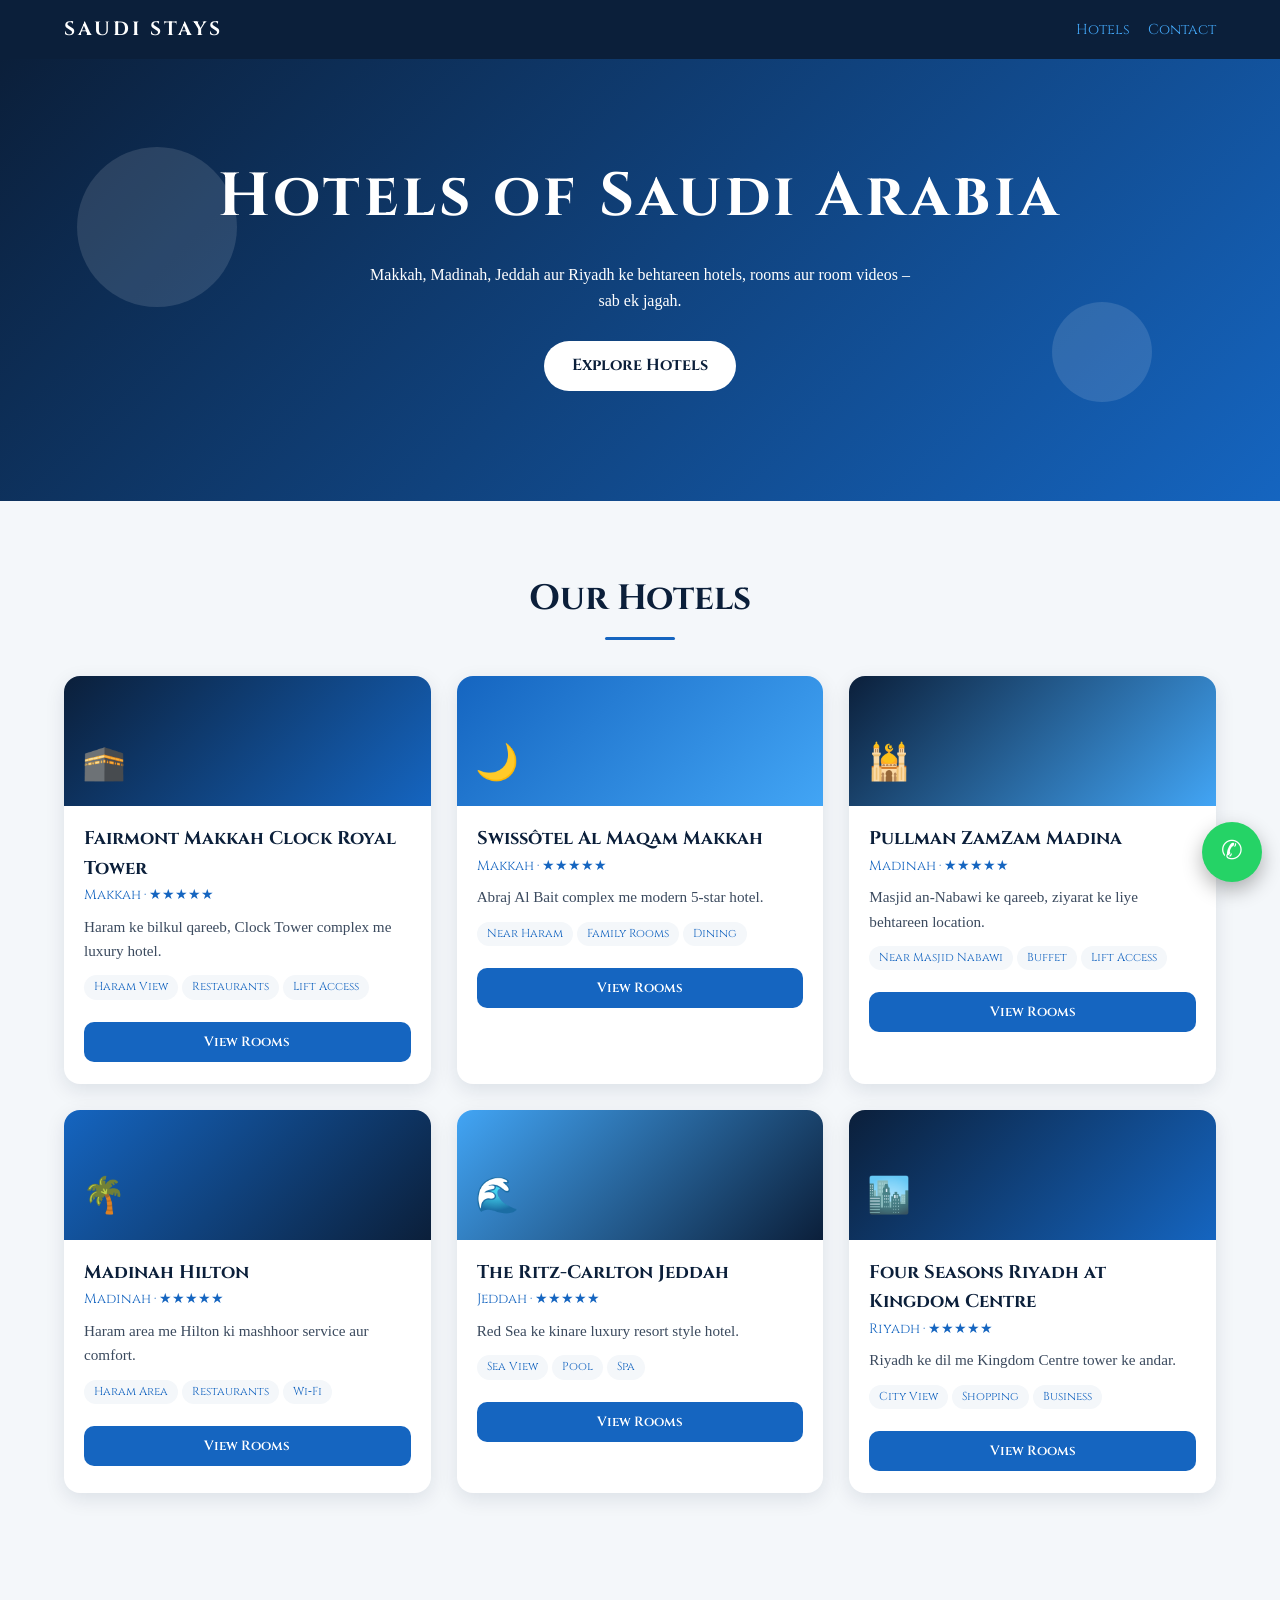
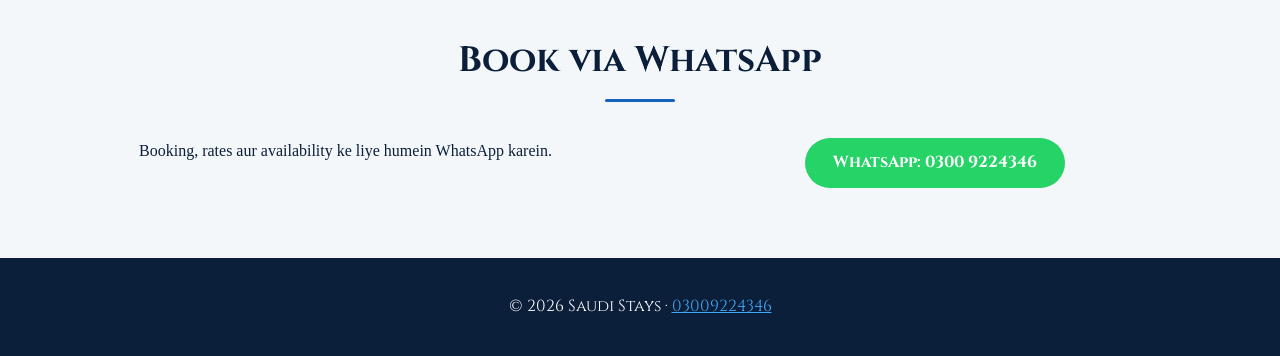
==== index.html @ 5dee255f "first" ====
<!DOCTYPE html>
<html lang="en">
<head>
<meta charset="UTF-8">
<meta name="viewport" content="width=device-width, initial-scale=1, viewport-fit=cover">
<link rel="stylesheet" href="css/hotel-style.css">
<link href="https://fonts.googleapis.com/css2?family=Cinzel:wght@400;600;700&display=swap" rel="stylesheet">
<title>Saudi Stays – Hotels in Saudi Arabia</title>
<style>
    :root{--navy:#0B1F3A;--ocean:#1565C0;--sky:#42A5F5;--white:#FFFFFF;--gray:#F4F7FA;--text:#0B1F3A;--card:#FFFFFF;box-sizing:border-box;padding-top:env(safe-area-inset-top,0px);padding-bottom:env(safe-area-inset-bottom,0px)}
    *{box-sizing:border-box;margin:0}
   
    </style>
    </head>
    <body>
    <header><b>SAUDI STAYS</b><nav><a href="#hotels">Hotels</a><a href="#contact">Contact</a></nav></header>
    
    <div class="hero">
      <div class="orb o1"></div><div class="orb o2"></div>
      <h1>Hotels of Saudi Arabia</h1>
      <p>Makkah, Madinah, Jeddah aur Riyadh ke behtareen hotels, rooms aur room videos – sab ek jagah.</p>
      <a class="btn" href="#hotels">Explore Hotels</a>
    </div>
    
    <section id="hotels">
      <h2>Our Hotels</h2>
      <div class="grid row-3" id="hotelGrid"></div>
    </section>
    
    <section id="contact" style="background:var(--white) text-1">
      <h2 >Book via WhatsApp</h2>
      <div class="grid row-2">
        <div class="grid-item reveal" style="text-align:center"><p style="font-family:Georgia,serif">Booking, rates aur availability ke liye humein WhatsApp karein.</p></div>
        <div class="grid-item reveal" style="text-align:center"><a class="btn" style="animation:none;background:#25D366;color:#fff" href="https://wa.me/923009224346" target="_blank" rel="noopener">WhatsApp: 0300 9224346</a></div>
      </div>
    </section>
    
    <footer>© 2026 Saudi Stays · <a href="https://wa.me/923009224346" target="_blank" rel="noopener">03009224346</a></footer>
    <a class="fab" href="https://wa.me/923009224346?text=Assalam%20o%20Alaikum%2C%20hotel%20booking%20ke%20baray%20me%20maloomat%20chahiye." target="_blank" rel="noopener" aria-label="WhatsApp">&#9990;</a>
    
    <script>
    // ---- Edit this list: add hotels/rooms and paste your real YouTube links in "video" ----
    var HOTELS=[
    {name:"Fairmont Makkah Clock Royal Tower",city:"Makkah",stars:5,icon:"🕋",c:"#0B1F3A,#1565C0",desc:"Haram ke bilkul qareeb, Clock Tower complex me luxury hotel.",tags:["Haram View","Restaurants","Lift Access"],rooms:[
     {n:"Deluxe Room",d:"Comfortable room, city ya Kaaba view options.",video:"https://www.youtube.com/results?search_query=Fairmont+Makkah+Clock+Royal+Tower+deluxe+room"},
     {n:"Kaaba View Suite",d:"Spacious suite, living area ke sath.",video:"https://www.youtube.com/results?search_query=Fairmont+Makkah+Clock+Royal+Tower+suite"}]},
    {name:"Swissôtel Al Maqam Makkah",city:"Makkah",stars:5,icon:"🌙",c:"#1565C0,#42A5F5",desc:"Abraj Al Bait complex me modern 5-star hotel.",tags:["Near Haram","Family Rooms","Dining"],rooms:[
     {n:"Superior Room",d:"Aaramdeh room, family ke liye munasib.",video:"https://www.youtube.com/results?search_query=Swissotel+Al+Maqam+Makkah+room"},
     {n:"Executive Suite",d:"Bara suite, extra seating space.",video:"https://www.youtube.com/results?search_query=Swissotel+Al+Maqam+Makkah+suite"}]},
    {name:"Pullman ZamZam Madina",city:"Madinah",stars:5,icon:"🕌",c:"#0B1F3A,#42A5F5",desc:"Masjid an-Nabawi ke qareeb, ziyarat ke liye behtareen location.",tags:["Near Masjid Nabawi","Buffet","Lift Access"],rooms:[
     {n:"Classic Room",d:"Saaf suthra aur sukoon wala room.",video:"https://www.youtube.com/results?search_query=Pullman+ZamZam+Madina+room"},
     {n:"Family Suite",d:"Bare groups ke liye connecting rooms.",video:"https://www.youtube.com/results?search_query=Pullman+ZamZam+Madina+suite"}]},
    {name:"Madinah Hilton",city:"Madinah",stars:5,icon:"🌴",c:"#1565C0,#0B1F3A",desc:"Haram area me Hilton ki mashhoor service aur comfort.",tags:["Haram Area","Restaurants","Wi‑Fi"],rooms:[
     {n:"King Room",d:"Bara bed, modern facilities.",video:"https://www.youtube.com/results?search_query=Madinah+Hilton+room"},
     {n:"Twin Room",d:"Do beds, dosto ya family ke liye.",video:"https://www.youtube.com/results?search_query=Madinah+Hilton+twin+room"}]},
    {name:"The Ritz-Carlton Jeddah",city:"Jeddah",stars:5,icon:"🌊",c:"#42A5F5,#0B1F3A",desc:"Red Sea ke kinare luxury resort style hotel.",tags:["Sea View","Pool","Spa"],rooms:[
     {n:"Deluxe Sea View",d:"Samandar ka khoobsurat nazara.",video:"https://www.youtube.com/results?search_query=Ritz+Carlton+Jeddah+room"},
     {n:"Premier Suite",d:"Luxury suite, private lounge.",video:"https://www.youtube.com/results?search_query=Ritz+Carlton+Jeddah+suite"}]},
    {name:"Four Seasons Riyadh at Kingdom Centre",city:"Riyadh",stars:5,icon:"🏙️",c:"#0B1F3A,#1565C0",desc:"Riyadh ke dil me Kingdom Centre tower ke andar.",tags:["City View","Shopping","Business"],rooms:[
     {n:"Deluxe City Room",d:"Shehar ke views wala modern room.",video:"https://www.youtube.com/results?search_query=Four+Seasons+Riyadh+Kingdom+Centre+room"},
     {n:"Executive Suite",d:"Business travellers ke liye suite.",video:"https://www.youtube.com/results?search_query=Four+Seasons+Riyadh+suite"}]}
    ];
    var WA="923009224346",g=document.getElementById("hotelGrid");
    HOTELS.forEach(function(h,i){
     var rooms=h.rooms.map(function(r){
      var msg=encodeURIComponent("Assalam o Alaikum, "+h.name+" ("+r.n+") ki booking ke baray me maloomat chahiye.");
      return '<div class="room"><h4>'+r.n+'</h4><p>'+r.d+'</p><div class="acts"><a class="yt" href="'+r.video+'" target="_blank" rel="noopener">▶ Room Video</a><a class="wa" href="https://wa.me/'+WA+'?text='+msg+'" target="_blank" rel="noopener">WhatsApp</a></div></div>';
     }).join("");
     var el=document.createElement("div");
     el.className="card reveal";el.style.transitionDelay=(i%3)*120+"ms";
     el.innerHTML='<div class="banner" style="background:linear-gradient(135deg,'+h.c+')">'+h.icon+'</div><div class="body"><h3>'+h.name+'</h3><div class="meta">'+h.city+' · '+"★".repeat(h.stars)+'</div><p>'+h.desc+'</p><div class="tags">'+h.tags.map(function(t){return '<span>'+t+'</span>'}).join("")+'</div><button class="toggle">View Rooms</button><div class="rooms">'+rooms+'</div></div>';
     var btn=el.querySelector(".toggle"),box=el.querySelector(".rooms");
     btn.onclick=function(){var open=box.style.maxHeight&&box.style.maxHeight!=="0px";box.style.maxHeight=open?"0px":box.scrollHeight+"px";btn.textContent=open?"View Rooms":"Hide Rooms"};
     g.appendChild(el);
    });
    var io=new IntersectionObserver(function(es){es.forEach(function(e){if(e.isIntersecting){e.target.classList.add("show");io.unobserve(e.target)}})},{threshold:.15});
    document.querySelectorAll(".reveal").forEach(function(n){io.observe(n)});
    </script>
    </body>
    </html>
---- css/hotel-style.css ----
html{scroll-behavior:smooth}
body{font-family:'Cinzel',Georgia,serif;background:var(--gray);color:var(--text);line-height:1.6}
header{position:sticky;top:env(safe-area-inset-top,0px);z-index:20;background:var(--navy);display:flex;justify-content:space-between;align-items:center;padding:14px 5%}
header b{color:var(--white);letter-spacing:3px;font-size:1.2rem}
header a{color:var(--sky);text-decoration:none;margin-left:18px;font-size:.9rem;transition:color .3s}
header a:hover{color:var(--white)}
.hero{background:linear-gradient(135deg,var(--navy),var(--ocean),var(--sky),var(--ocean));background-size:300% 300%;animation:flow 12s ease infinite;color:var(--white);text-align:center;padding:90px 6% 110px;position:relative;overflow:hidden}
.hero h1{font-size:clamp(2rem,6vw,3.8rem);letter-spacing:4px;animation:rise 1s both}
.hero p{margin:16px auto 28px;max-width:560px;animation:rise 1s .3s both;font-family:Georgia,serif}
.btn{display:inline-block;background:var(--white);color:var(--navy);padding:12px 28px;border-radius:40px;text-decoration:none;font-weight:700;transition:transform .3s,box-shadow .3s;animation:rise 1s .6s both}
.btn:hover{transform:translateY(-4px);box-shadow:0 10px 24px rgba(0,0,0,.3)}
.orb{position:absolute;border-radius:50%;background:rgba(255,255,255,.12);animation:float 7s ease-in-out infinite}
.o1{width:160px;height:160px;left:6%;top:20%}.o2{width:100px;height:100px;right:10%;top:55%;animation-delay:2s}
section{padding:70px 5%}
h2{text-align:center;font-size:clamp(1.5rem,4vw,2.2rem);margin-bottom:36px;color:var(--navy)}
h2::after{content:"";display:block;width:70px;height:3px;background:var(--ocean);margin:10px auto 0;border-radius:3px}
.grid{display:grid;gap:26px;grid-template-columns:1fr}
.card{background:var(--card);border-radius:16px;overflow:hidden;box-shadow:0 6px 20px rgba(11,31,58,.1);transition:transform .35s,box-shadow .35s}
.card:hover{transform:translateY(-8px);box-shadow:0 16px 34px rgba(21,101,192,.25)}
.banner{height:130px;display:flex;align-items:flex-end;padding:14px 18px;color:var(--white);font-size:2.2rem}
.body{padding:18px 20px 22px}
.body h3{font-size:1.15rem;color:var(--navy)}
.meta{color:var(--ocean);font-size:.85rem;margin:2px 0 8px}
.body p{font-family:Georgia,serif;font-size:.95rem;color:#3b4a5e}
.tags{margin:10px 0}.tags span{display:inline-block;background:var(--gray);color:var(--ocean);font-size:.72rem;padding:3px 10px;border-radius:20px;margin:0 4px 4px 0}
.toggle{width:100%;margin-top:8px;border:0;background:var(--ocean);color:var(--white);padding:11px;border-radius:10px;font-family:inherit;font-weight:600;cursor:pointer;transition:background .3s}
.toggle:hover{background:var(--navy)}
.rooms{max-height:0;overflow:hidden;transition:max-height .6s ease}
.room{border-top:1px dashed #cfd8e3;margin-top:14px;padding-top:12px;animation:rise .5s both}
.room h4{font-size:.95rem}.room p{font-size:.85rem}
.acts{display:flex;gap:8px;margin-top:8px;flex-wrap:wrap}
.acts a{font-size:.78rem;padding:7px 14px;border-radius:20px;text-decoration:none;font-weight:700;transition:transform .25s}
.acts a:hover{transform:scale(1.07)}
.yt{background:#e62117;color:#fff}.wa{background:#25D366;color:#fff}
.grid-item img{max-width:100%;height:auto;display:block;margin:0 auto}
footer{background:var(--navy);color:var(--white);text-align:center;padding:36px 5%}
footer a{color:var(--sky)}
.fab{position:fixed;right:18px;bottom:calc(18px + env(safe-area-inset-bottom,0px));width:60px;height:60px;border-radius:50%;background:#25D366;color:#fff;display:flex;align-items:center;justify-content:center;font-size:1.6rem;text-decoration:none;z-index:30;box-shadow:0 8px 20px rgba(0,0,0,.3);animation:pulse 2s infinite}
.reveal{opacity:0;transform:translateY(40px);transition:opacity .8s,transform .8s}
.reveal.show{opacity:1;transform:none}
.text-1{
    font-family: 'Times New Roman', Times, serif;
    font-size: larger;
    color: #000000;

}
@keyframes flow{50%{background-position:100% 50%}}
@keyframes rise{from{opacity:0;transform:translateY(30px)}to{opacity:1;transform:none}}
@keyframes float{50%{transform:translateY(-30px)}}
@keyframes pulse{0%{box-shadow:0 0 0 0 rgba(37,211,102,.6)}70%{box-shadow:0 0 0 18px rgba(37,211,102,0)}100%{box-shadow:0 0 0 0 rgba(37,211,102,0)}}

@media screen and (min-width: 768px) {
    .row-1 { grid-template-columns: 1fr; }
    .row-2 { grid-template-columns: 1fr 1fr; }
    .row-3 { grid-template-columns: 1fr 1fr 1fr; }
    .row-4 { grid-template-columns: 1fr 1fr 1fr 1fr; }
    .row-5 { grid-template-columns: 1fr 2fr 1fr 1fr; }
    .row-6 { grid-template-columns: 1fr 3fr 1fr; }
    .row-7 { grid-template-columns: 1fr 2fr 2fr 1fr; }
    .row-8 { grid-template-columns: 2fr 2fr; }
    .row-9 { grid-template-columns: 3fr 1fr; }
}
@media (prefers-color-scheme:dark){:root:not([data-theme="light"]){--gray:#071426;--card:#0F2A4A;--text:#E8F1FB}.body h3,h2,.room h4{color:var(--white)}.body p{color:#b6c6d9}.tags span{background:#0B1F3A}}
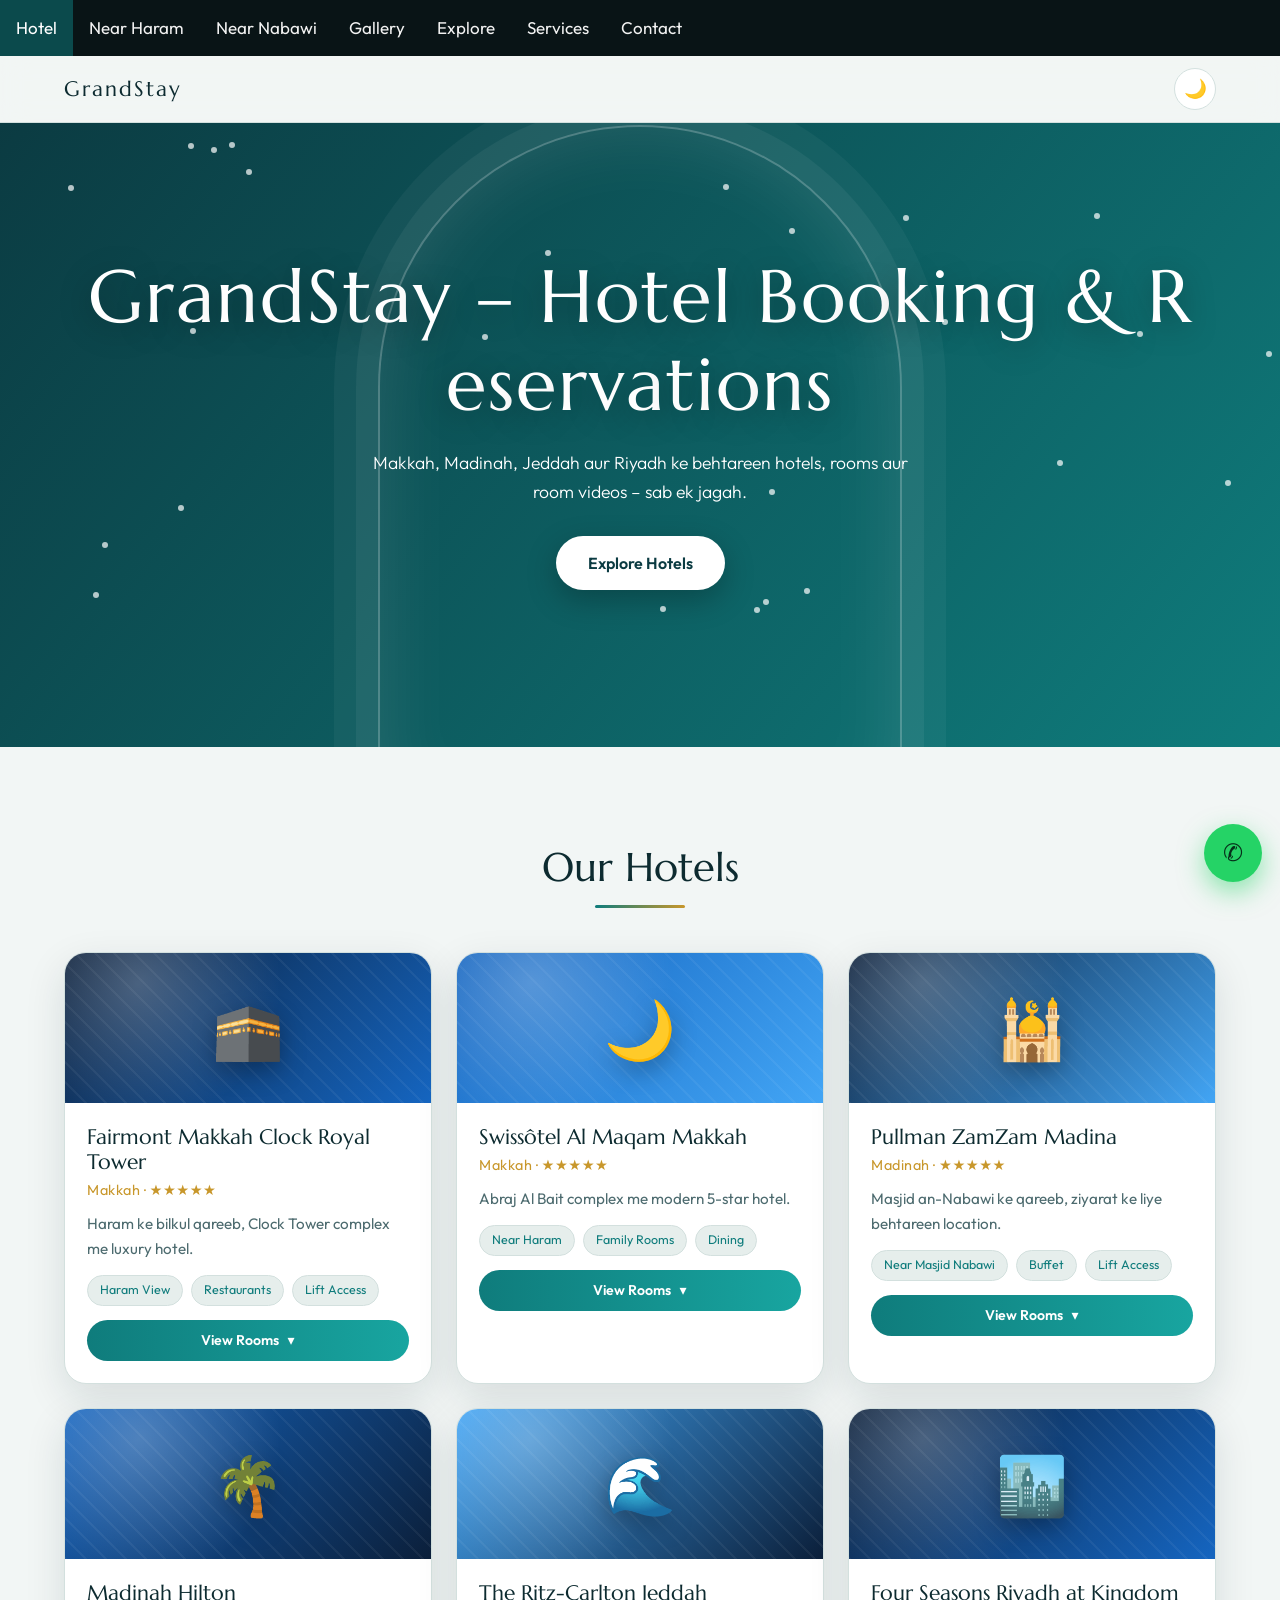
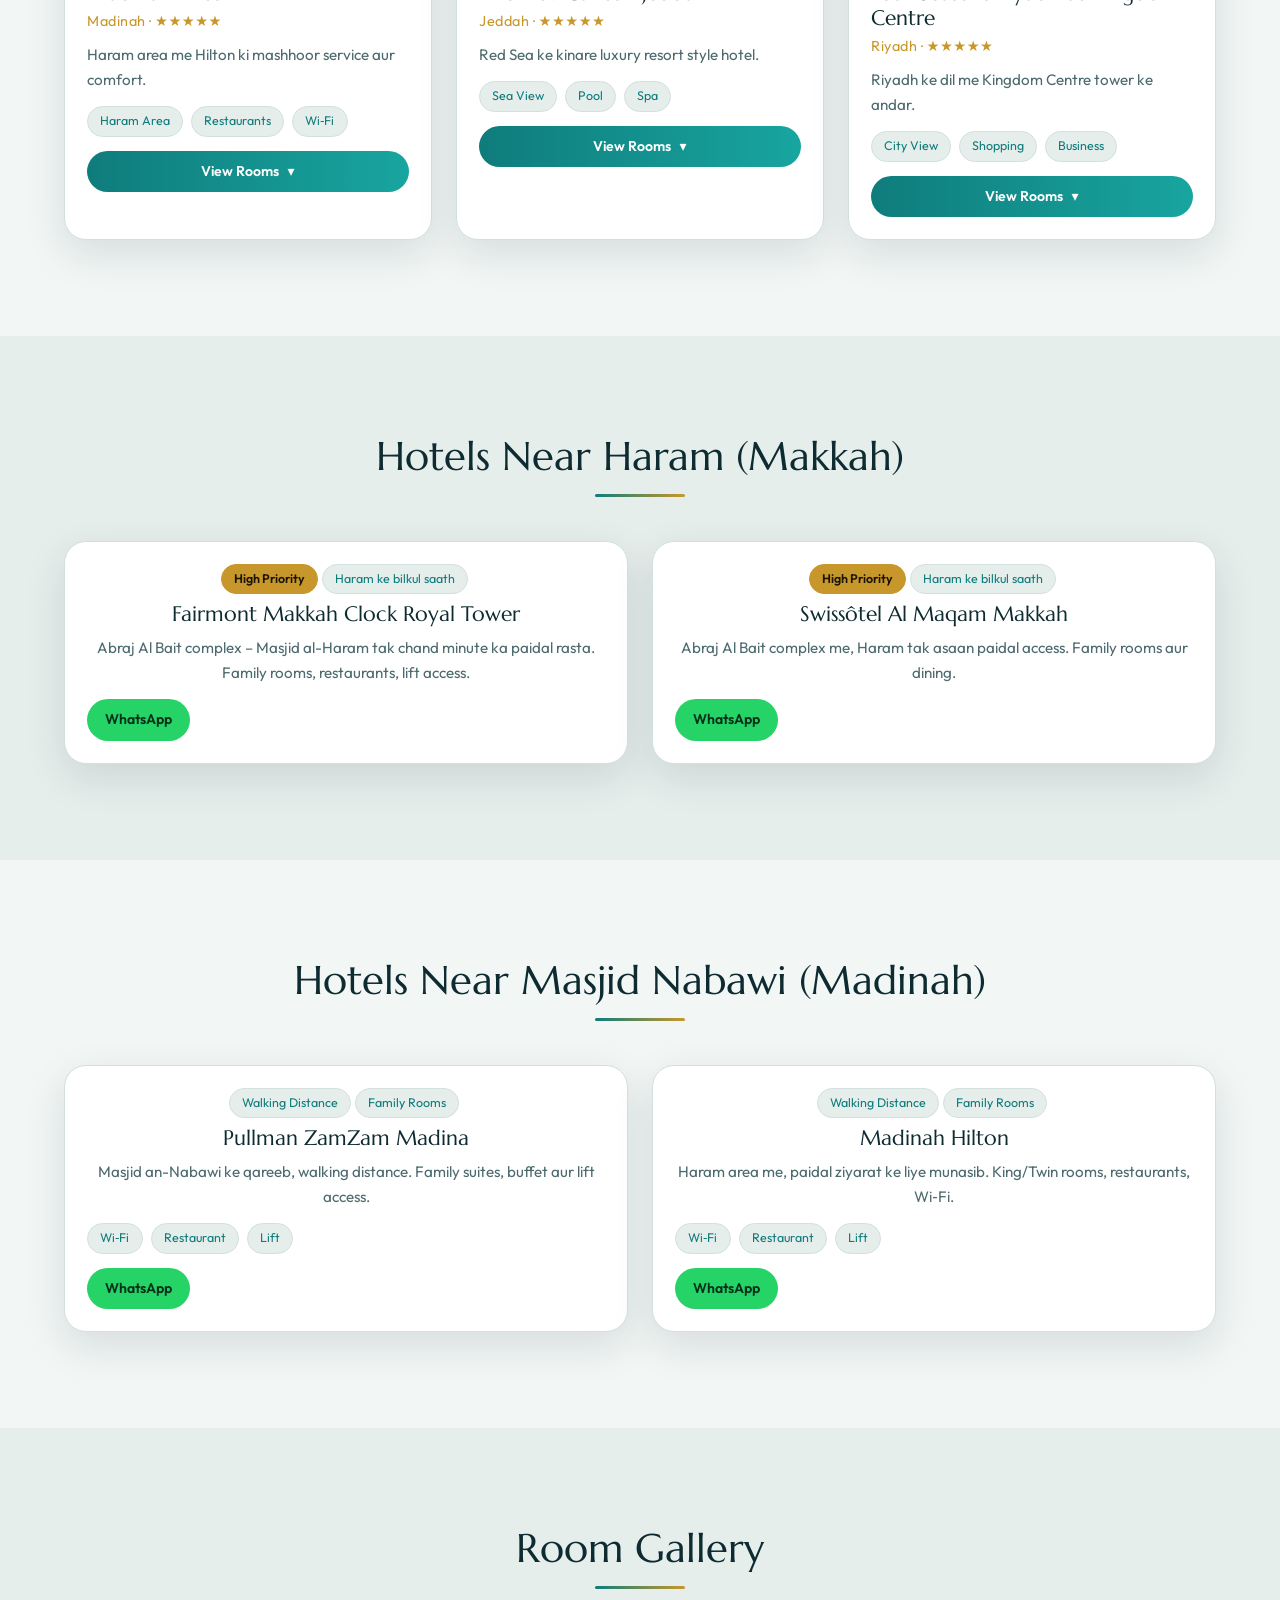
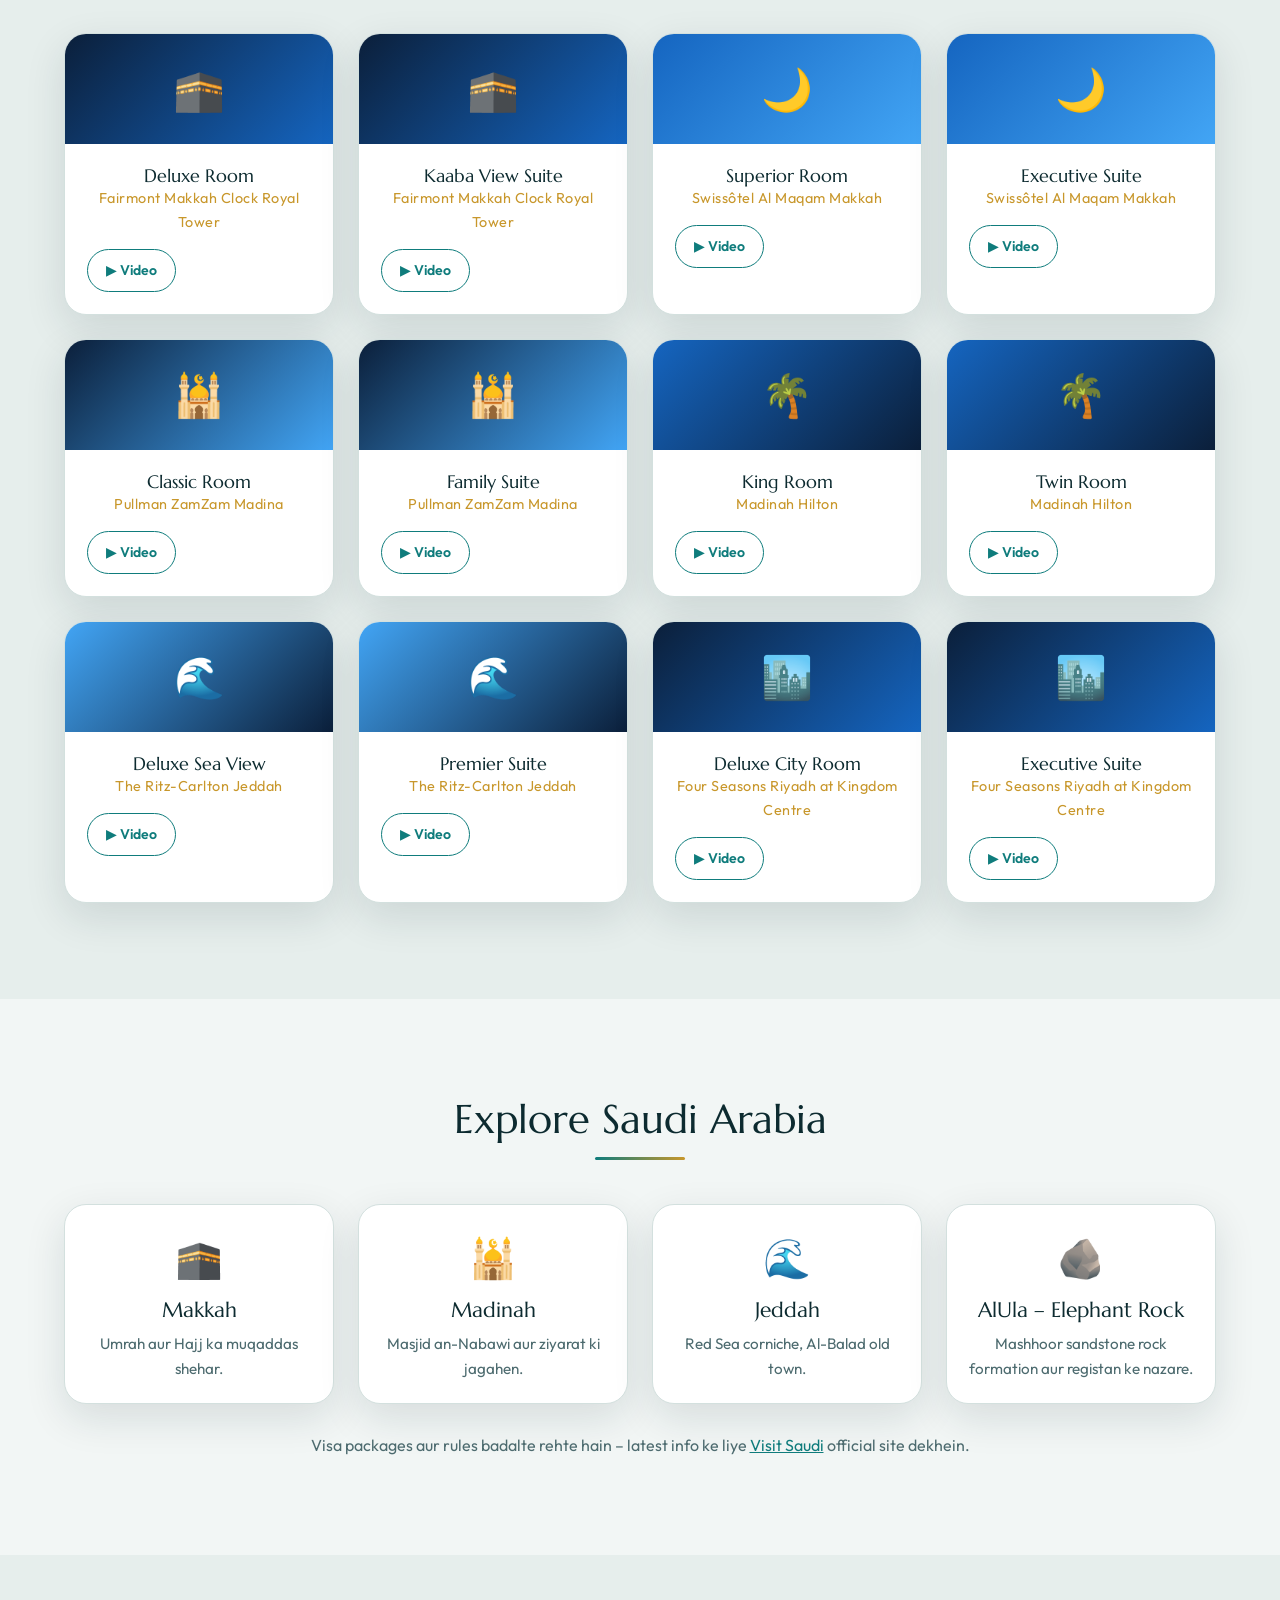
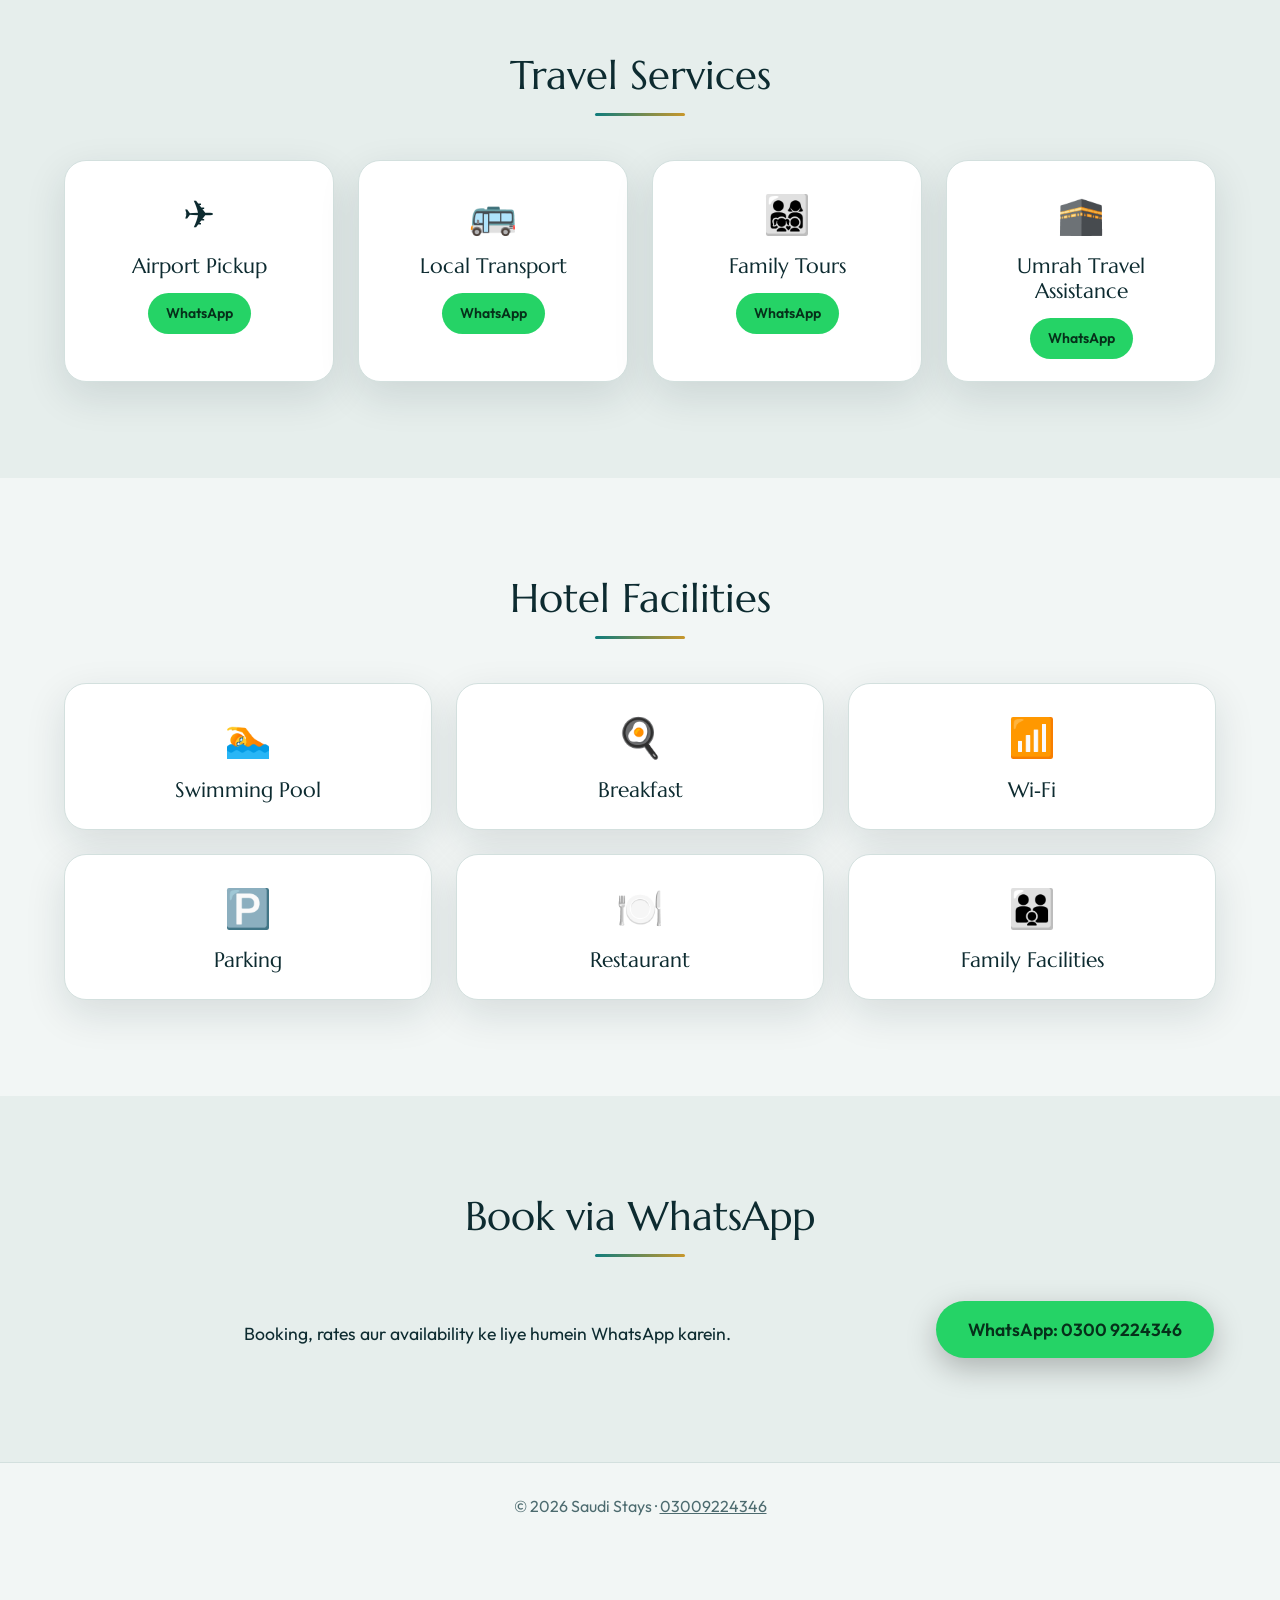
==== commit 39de665d: "Change UI" ====
--- a/index.html
+++ b/index.html
@@ -3,79 +3,144 @@
 <head>
 <meta charset="UTF-8">
 <meta name="viewport" content="width=device-width, initial-scale=1, viewport-fit=cover">
-<link rel="stylesheet" href="css/hotel-style.css">
-<link href="https://fonts.googleapis.com/css2?family=Cinzel:wght@400;600;700&display=swap" rel="stylesheet">
 <title>Saudi Stays – Hotels in Saudi Arabia</title>
+<link href="https://fonts.googleapis.com/css2?family=Marcellus&family=Outfit:wght@300;400;600&display=swap" rel="stylesheet">
+<link rel="stylesheet" href="css/hotel-style-saudi.css">
+<link rel="stylesheet" href="https://cdnjs.cloudflare.com/ajax/libs/font-awesome/4.7.0/css/font-awesome.min.css" />
+
+<script>
+(function(){var t;try{t=localStorage.getItem("theme")}catch(e){}
+if(!t)t=matchMedia("(prefers-color-scheme: dark)").matches?"dark":"light";
+document.documentElement.setAttribute("data-theme",t)})();
+</script>
 <style>
-    :root{--navy:#0B1F3A;--ocean:#1565C0;--sky:#42A5F5;--white:#FFFFFF;--gray:#F4F7FA;--text:#0B1F3A;--card:#FFFFFF;box-sizing:border-box;padding-top:env(safe-area-inset-top,0px);padding-bottom:env(safe-area-inset-bottom,0px)}
-    *{box-sizing:border-box;margin:0}
-   
-    </style>
-    </head>
-    <body>
-    <header><b>SAUDI STAYS</b><nav><a href="#hotels">Hotels</a><a href="#contact">Contact</a></nav></header>
-    
-    <div class="hero">
-      <div class="orb o1"></div><div class="orb o2"></div>
-      <h1>Hotels of Saudi Arabia</h1>
-      <p>Makkah, Madinah, Jeddah aur Riyadh ke behtareen hotels, rooms aur room videos – sab ek jagah.</p>
-      <a class="btn" href="#hotels">Explore Hotels</a>
-    </div>
-    
-    <section id="hotels">
-      <h2>Our Hotels</h2>
-      <div class="grid row-3" id="hotelGrid"></div>
-    </section>
-    
-    <section id="contact" style="background:var(--white) text-1">
-      <h2 >Book via WhatsApp</h2>
-      <div class="grid row-2">
-        <div class="grid-item reveal" style="text-align:center"><p style="font-family:Georgia,serif">Booking, rates aur availability ke liye humein WhatsApp karein.</p></div>
-        <div class="grid-item reveal" style="text-align:center"><a class="btn" style="animation:none;background:#25D366;color:#fff" href="https://wa.me/923009224346" target="_blank" rel="noopener">WhatsApp: 0300 9224346</a></div>
-      </div>
-    </section>
-    
-    <footer>© 2026 Saudi Stays · <a href="https://wa.me/923009224346" target="_blank" rel="noopener">03009224346</a></footer>
-    <a class="fab" href="https://wa.me/923009224346?text=Assalam%20o%20Alaikum%2C%20hotel%20booking%20ke%20baray%20me%20maloomat%20chahiye." target="_blank" rel="noopener" aria-label="WhatsApp">&#9990;</a>
-    
-    <script>
-    // ---- Edit this list: add hotels/rooms and paste your real YouTube links in "video" ----
-    var HOTELS=[
-    {name:"Fairmont Makkah Clock Royal Tower",city:"Makkah",stars:5,icon:"🕋",c:"#0B1F3A,#1565C0",desc:"Haram ke bilkul qareeb, Clock Tower complex me luxury hotel.",tags:["Haram View","Restaurants","Lift Access"],rooms:[
-     {n:"Deluxe Room",d:"Comfortable room, city ya Kaaba view options.",video:"https://www.youtube.com/results?search_query=Fairmont+Makkah+Clock+Royal+Tower+deluxe+room"},
-     {n:"Kaaba View Suite",d:"Spacious suite, living area ke sath.",video:"https://www.youtube.com/results?search_query=Fairmont+Makkah+Clock+Royal+Tower+suite"}]},
-    {name:"Swissôtel Al Maqam Makkah",city:"Makkah",stars:5,icon:"🌙",c:"#1565C0,#42A5F5",desc:"Abraj Al Bait complex me modern 5-star hotel.",tags:["Near Haram","Family Rooms","Dining"],rooms:[
-     {n:"Superior Room",d:"Aaramdeh room, family ke liye munasib.",video:"https://www.youtube.com/results?search_query=Swissotel+Al+Maqam+Makkah+room"},
-     {n:"Executive Suite",d:"Bara suite, extra seating space.",video:"https://www.youtube.com/results?search_query=Swissotel+Al+Maqam+Makkah+suite"}]},
-    {name:"Pullman ZamZam Madina",city:"Madinah",stars:5,icon:"🕌",c:"#0B1F3A,#42A5F5",desc:"Masjid an-Nabawi ke qareeb, ziyarat ke liye behtareen location.",tags:["Near Masjid Nabawi","Buffet","Lift Access"],rooms:[
-     {n:"Classic Room",d:"Saaf suthra aur sukoon wala room.",video:"https://www.youtube.com/results?search_query=Pullman+ZamZam+Madina+room"},
-     {n:"Family Suite",d:"Bare groups ke liye connecting rooms.",video:"https://www.youtube.com/results?search_query=Pullman+ZamZam+Madina+suite"}]},
-    {name:"Madinah Hilton",city:"Madinah",stars:5,icon:"🌴",c:"#1565C0,#0B1F3A",desc:"Haram area me Hilton ki mashhoor service aur comfort.",tags:["Haram Area","Restaurants","Wi‑Fi"],rooms:[
-     {n:"King Room",d:"Bara bed, modern facilities.",video:"https://www.youtube.com/results?search_query=Madinah+Hilton+room"},
-     {n:"Twin Room",d:"Do beds, dosto ya family ke liye.",video:"https://www.youtube.com/results?search_query=Madinah+Hilton+twin+room"}]},
-    {name:"The Ritz-Carlton Jeddah",city:"Jeddah",stars:5,icon:"🌊",c:"#42A5F5,#0B1F3A",desc:"Red Sea ke kinare luxury resort style hotel.",tags:["Sea View","Pool","Spa"],rooms:[
-     {n:"Deluxe Sea View",d:"Samandar ka khoobsurat nazara.",video:"https://www.youtube.com/results?search_query=Ritz+Carlton+Jeddah+room"},
-     {n:"Premier Suite",d:"Luxury suite, private lounge.",video:"https://www.youtube.com/results?search_query=Ritz+Carlton+Jeddah+suite"}]},
-    {name:"Four Seasons Riyadh at Kingdom Centre",city:"Riyadh",stars:5,icon:"🏙️",c:"#0B1F3A,#1565C0",desc:"Riyadh ke dil me Kingdom Centre tower ke andar.",tags:["City View","Shopping","Business"],rooms:[
-     {n:"Deluxe City Room",d:"Shehar ke views wala modern room.",video:"https://www.youtube.com/results?search_query=Four+Seasons+Riyadh+Kingdom+Centre+room"},
-     {n:"Executive Suite",d:"Business travellers ke liye suite.",video:"https://www.youtube.com/results?search_query=Four+Seasons+Riyadh+suite"}]}
-    ];
-    var WA="923009224346",g=document.getElementById("hotelGrid");
-    HOTELS.forEach(function(h,i){
-     var rooms=h.rooms.map(function(r){
-      var msg=encodeURIComponent("Assalam o Alaikum, "+h.name+" ("+r.n+") ki booking ke baray me maloomat chahiye.");
-      return '<div class="room"><h4>'+r.n+'</h4><p>'+r.d+'</p><div class="acts"><a class="yt" href="'+r.video+'" target="_blank" rel="noopener">▶ Room Video</a><a class="wa" href="https://wa.me/'+WA+'?text='+msg+'" target="_blank" rel="noopener">WhatsApp</a></div></div>';
-     }).join("");
-     var el=document.createElement("div");
-     el.className="card reveal";el.style.transitionDelay=(i%3)*120+"ms";
-     el.innerHTML='<div class="banner" style="background:linear-gradient(135deg,'+h.c+')">'+h.icon+'</div><div class="body"><h3>'+h.name+'</h3><div class="meta">'+h.city+' · '+"★".repeat(h.stars)+'</div><p>'+h.desc+'</p><div class="tags">'+h.tags.map(function(t){return '<span>'+t+'</span>'}).join("")+'</div><button class="toggle">View Rooms</button><div class="rooms">'+rooms+'</div></div>';
-     var btn=el.querySelector(".toggle"),box=el.querySelector(".rooms");
-     btn.onclick=function(){var open=box.style.maxHeight&&box.style.maxHeight!=="0px";box.style.maxHeight=open?"0px":box.scrollHeight+"px";btn.textContent=open?"View Rooms":"Hide Rooms"};
-     g.appendChild(el);
-    });
-    var io=new IntersectionObserver(function(es){es.forEach(function(e){if(e.isIntersecting){e.target.classList.add("show");io.unobserve(e.target)}})},{threshold:.15});
-    document.querySelectorAll(".reveal").forEach(function(n){io.observe(n)});
-    </script>
-    </body>
-    </html>
-    +:root{--bg:#F2F6F5;--bg2:#E6EEEC;--card:#FFFFFF;--ink:#0D2B30;--mute:#4D6B6F;--line:#D3E0DE;--teal:#0F7C7C;--teal2:#18A5A0;--gold:#C8972B;--shadow:0 14px 40px rgba(13,43,48,.12);--hero1:#0B3B42;--hero2:#0F7C7C;--hero3:#C8972B}
+[data-theme=dark]{--bg:#091416;--bg2:#0E1D20;--card:#12272A;--ink:#E7F2EF;--mute:#93B0AD;--line:#21393C;--teal:#3CC9C0;--teal2:#18A5A0;--gold:#E3B24A;--shadow:0 14px 40px rgba(0,0,0,.45);--hero1:#06191C;--hero2:#0B4A4C;--hero3:#8A6420}
+*{box-sizing:border-box;margin:0}
+html{scroll-behavior:smooth;scroll-padding-top:80px}
+body{font-family:'Outfit',system-ui,sans-serif;background:var(--bg);color:var(--ink);line-height:1.65;transition:background .5s,color .5s;padding-bottom:env(safe-area-inset-bottom,0px)}
+h1,h2,h3,h4{font-family:'Marcellus',Georgia,serif;font-weight:400;line-height:1.2}
+a{color:inherit}
+:focus-visible{outline:3px solid var(--gold);outline-offset:3px}
+
+</style>
+</head>
+<body>
+
+<div class="topnav" id="myTopnav">
+    <a href="#hotels" class="active">Hotel</a>
+    <a href="#haram">Near Haram</a>
+    <a href="#nabawi">Near Nabawi</a>
+    <a href="#gallery">Gallery</a>
+    <a href="#explore">Explore</a>
+    <a href="#services">Services</a>
+    <a href="#contact">Contact</a>
+    <!-- <a href="#about">About</a> -->
+    <a href="javascript:void(0);" class="icon" onclick="myFunction()">
+      <i class="fa fa-bars"></i>
+    </a>
+  </div>
+  
+  <script>
+  function myFunction() {
+    var x = document.getElementById("myTopnav");
+    if (x.className === "topnav") {
+      x.className += " responsive";
+    } else {
+      x.className = "topnav";
+    }
+  }
+  </script>
+<header><b>GrandStay</b>
+<nav></nav>
+<button id="theme" aria-label="Toggle dark mode"><span>🌙</span></button></header>
+
+<div class="hero" id="hero">
+<h1 id="title">GrandStay – Hotel Booking & Reservations</h1>
+<p>Makkah, Madinah, Jeddah aur Riyadh ke behtareen hotels, rooms aur room videos – sab ek jagah.</p>
+<a class="btn" href="#hotels">Explore Hotels</a>
+</div>
+
+<section id="hotels"><h2>Our Hotels</h2><div class="grid row-3" id="hotelGrid"></div></section>
+<section id="haram" class="alt"><h2>Hotels Near Haram (Makkah)</h2><div class="grid row-2" id="haramGrid"></div></section>
+<section id="nabawi"><h2>Hotels Near Masjid Nabawi (Madinah)</h2><div class="grid row-2" id="nabawiGrid"></div></section>
+<section id="gallery" class="alt"><h2>Room Gallery</h2><div class="grid row-4" id="galleryGrid"></div></section>
+<section id="explore"><h2>Explore Saudi Arabia</h2><div class="grid row-4" id="exploreGrid"></div>
+<p style="text-align:center;margin-top:28px;color:var(--mute)">Visa packages aur rules badalte rehte hain – latest info ke liye <a href="https://www.visitsaudi.com" target="_blank" rel="noopener" style="color:var(--teal)">Visit Saudi</a> official site dekhein.</p></section>
+<section id="services" class="alt"><h2>Travel Services</h2><div class="grid row-4" id="servicesGrid"></div></section>
+<section id="facilities"><h2>Hotel Facilities</h2><div class="grid row-3" id="facGrid"></div></section>
+<section id="contact" class="alt contact"><h2>Book via WhatsApp</h2>
+<div class="grid row-9" style="align-items:center">
+<p class="grid-item">Booking, rates aur availability ke liye humein WhatsApp karein.</p>
+<div class="grid-item"><a class="btn" href="https://wa.me/923009224346" target="_blank" rel="noopener">WhatsApp: 0300 9224346</a></div>
+</div></section>
+<footer>© 2026 Saudi Stays · <a href="https://wa.me/923009224346" target="_blank" rel="noopener">03009224346</a></footer>
+<a class="fab" href="https://wa.me/923009224346?text=Assalam%20o%20Alaikum%2C%20hotel%20booking%20ke%20baray%20me%20maloomat%20chahiye." target="_blank" rel="noopener" aria-label="WhatsApp">&#9990;</a>
+
+<script>
+// ---- Edit this list: add hotels/rooms and paste your real YouTube links in "video" ----
+var HOTELS=[
+{name:"Fairmont Makkah Clock Royal Tower",city:"Makkah",stars:5,icon:"🕋",c:"#0B1F3A,#1565C0",desc:"Haram ke bilkul qareeb, Clock Tower complex me luxury hotel.",tags:["Haram View","Restaurants","Lift Access"],rooms:[
+ {n:"Deluxe Room",d:"Comfortable room, city ya Kaaba view options.",video:"https://www.youtube.com/results?search_query=Fairmont+Makkah+Clock+Royal+Tower+deluxe+room"},
+ {n:"Kaaba View Suite",d:"Spacious suite, living area ke sath.",video:"https://www.youtube.com/results?search_query=Fairmont+Makkah+Clock+Royal+Tower+suite"}]},
+{name:"Swissôtel Al Maqam Makkah",city:"Makkah",stars:5,icon:"🌙",c:"#1565C0,#42A5F5",desc:"Abraj Al Bait complex me modern 5-star hotel.",tags:["Near Haram","Family Rooms","Dining"],rooms:[
+ {n:"Superior Room",d:"Aaramdeh room, family ke liye munasib.",video:"https://www.youtube.com/results?search_query=Swissotel+Al+Maqam+Makkah+room"},
+ {n:"Executive Suite",d:"Bara suite, extra seating space.",video:"https://www.youtube.com/results?search_query=Swissotel+Al+Maqam+Makkah+suite"}]},
+{name:"Pullman ZamZam Madina",city:"Madinah",stars:5,icon:"🕌",c:"#0B1F3A,#42A5F5",desc:"Masjid an-Nabawi ke qareeb, ziyarat ke liye behtareen location.",tags:["Near Masjid Nabawi","Buffet","Lift Access"],rooms:[
+ {n:"Classic Room",d:"Saaf suthra aur sukoon wala room.",video:"https://www.youtube.com/results?search_query=Pullman+ZamZam+Madina+room"},
+ {n:"Family Suite",d:"Bare groups ke liye connecting rooms.",video:"https://www.youtube.com/results?search_query=Pullman+ZamZam+Madina+suite"}]},
+{name:"Madinah Hilton",city:"Madinah",stars:5,icon:"🌴",c:"#1565C0,#0B1F3A",desc:"Haram area me Hilton ki mashhoor service aur comfort.",tags:["Haram Area","Restaurants","Wi‑Fi"],rooms:[
+ {n:"King Room",d:"Bara bed, modern facilities.",video:"https://www.youtube.com/results?search_query=Madinah+Hilton+room"},
+ {n:"Twin Room",d:"Do beds, dosto ya family ke liye.",video:"https://www.youtube.com/results?search_query=Madinah+Hilton+twin+room"}]},
+{name:"The Ritz-Carlton Jeddah",city:"Jeddah",stars:5,icon:"🌊",c:"#42A5F5,#0B1F3A",desc:"Red Sea ke kinare luxury resort style hotel.",tags:["Sea View","Pool","Spa"],rooms:[
+ {n:"Deluxe Sea View",d:"Samandar ka khoobsurat nazara.",video:"https://www.youtube.com/results?search_query=Ritz+Carlton+Jeddah+room"},
+ {n:"Premier Suite",d:"Luxury suite, private lounge.",video:"https://www.youtube.com/results?search_query=Ritz+Carlton+Jeddah+suite"}]},
+{name:"Four Seasons Riyadh at Kingdom Centre",city:"Riyadh",stars:5,icon:"🏙️",c:"#0B1F3A,#1565C0",desc:"Riyadh ke dil me Kingdom Centre tower ke andar.",tags:["City View","Shopping","Business"],rooms:[
+ {n:"Deluxe City Room",d:"Shehar ke views wala modern room.",video:"https://www.youtube.com/results?search_query=Four+Seasons+Riyadh+Kingdom+Centre+room"},
+ {n:"Executive Suite",d:"Business travellers ke liye suite.",video:"https://www.youtube.com/results?search_query=Four+Seasons+Riyadh+suite"}]}
+];
+var WA="923009224346";
+function wa(t){return "https://wa.me/"+WA+"?text="+encodeURIComponent(t)}
+function add(id,html,cls,i,n){var c=document.getElementById(id),e=document.createElement("div");e.className="card "+cls;e.style.transitionDelay=(i%n)*110+"ms";e.innerHTML=html;c.appendChild(e);return e}
+function fill(id,items){items.forEach(function(x,i){add(id,x,"mini",i,4)})}
+
+HOTELS.forEach(function(h,i){
+ var rooms=h.rooms.map(function(r){
+  var msg="Assalam o Alaikum, "+h.name+" ("+r.n+") ki booking ke baray me maloomat chahiye.";
+  return '<div class="room"><h4>'+r.n+'</h4><p>'+r.d+'</p><div class="acts"><a class="yt" href="'+r.video+'" target="_blank" rel="noopener">▶ Room Video</a><a class="wa" href="'+wa(msg)+'" target="_blank" rel="noopener">WhatsApp</a></div></div>'}).join("");
+ var el=add("hotelGrid",'<div class="banner" style="background:linear-gradient(135deg,'+h.c+')"><i>'+h.icon+'</i></div><div class="body"><h3>'+h.name+'</h3><div class="meta">'+h.city+' · '+"★".repeat(h.stars)+'</div><p>'+h.desc+'</p><div class="tags">'+h.tags.map(function(t){return '<span>'+t+'</span>'}).join("")+'</div><button class="toggle" aria-expanded="false">View Rooms</button><div class="rooms"><div>'+rooms+'</div></div></div>',"",i,3);
+ var b=el.querySelector(".toggle");
+ b.onclick=function(){var o=el.classList.toggle("open");b.firstChild.nodeValue=o?"Hide Rooms":"View Rooms";b.setAttribute("aria-expanded",o)};
+});
+
+var NEAR=[
+{h:"Fairmont Makkah Clock Royal Tower",b:"Haram ke bilkul saath",hot:1,t:"Abraj Al Bait complex – Masjid al-Haram tak chand minute ka paidal rasta. Family rooms, restaurants, lift access."},
+{h:"Swissôtel Al Maqam Makkah",b:"Haram ke bilkul saath",hot:1,t:"Abraj Al Bait complex me, Haram tak asaan paidal access. Family rooms aur dining."}];
+var NAB=[
+{h:"Pullman ZamZam Madina",t:"Masjid an-Nabawi ke qareeb, walking distance. Family suites, buffet aur lift access."},
+{h:"Madinah Hilton",t:"Haram area me, paidal ziyarat ke liye munasib. King/Twin rooms, restaurants, Wi‑Fi."}];
+fill("haramGrid",NEAR.map(function(n){return '<div class="body"><span class="badge hot">High Priority</span><span class="badge">'+n.b+'</span><h3>'+n.h+'</h3><p>'+n.t+'</p><div class="acts"><a class="wa" href="'+wa("Assalam o Alaikum, "+n.h+" ki booking chahiye.")+'" target="_blank" rel="noopener">WhatsApp</a></div></div>'}));
+fill("nabawiGrid",NAB.map(function(n){return '<div class="body"><span class="badge">Walking Distance</span><span class="badge">Family Rooms</span><h3>'+n.h+'</h3><p>'+n.t+'</p><div class="tags"><span>Wi‑Fi</span><span>Restaurant</span><span>Lift</span></div><div class="acts"><a class="wa" href="'+wa("Assalam o Alaikum, "+n.h+" ki booking chahiye.")+'" target="_blank" rel="noopener">WhatsApp</a></div></div>'}));
+var k=0;HOTELS.forEach(function(h){h.rooms.forEach(function(r){add("galleryGrid",'<div class="tile" style="background:linear-gradient(135deg,'+h.c+')">'+h.icon+'</div><div class="body"><h4>'+r.n+'</h4><div class="meta">'+h.name+'</div><div class="acts"><a class="yt" href="'+r.video+'" target="_blank" rel="noopener">▶ Video</a></div></div>',"mini",k++,4)})});
+fill("exploreGrid",[["🕋","Makkah","Umrah aur Hajj ka muqaddas shehar."],["🕌","Madinah","Masjid an-Nabawi aur ziyarat ki jagahen."],["🌊","Jeddah","Red Sea corniche, Al-Balad old town."],["🪨","AlUla – Elephant Rock","Mashhoor sandstone rock formation aur registan ke nazare."]].map(function(x){return '<div class="body"><span class="ic">'+x[0]+'</span><h3>'+x[1]+'</h3><p>'+x[2]+'</p></div>'}));
+fill("servicesGrid",[["✈️","Airport Pickup"],["🚌","Local Transport"],["👨‍👩‍👧‍👦","Family Tours"],["🕋","Umrah Travel Assistance"]].map(function(x){return '<div class="body"><span class="ic">'+x[0]+'</span><h3>'+x[1]+'</h3><div class="acts" style="justify-content:center"><a class="wa" href="'+wa("Assalam o Alaikum, "+x[1]+" ke baray me maloomat chahiye.")+'" target="_blank" rel="noopener">WhatsApp</a></div></div>'}));
+fill("facGrid",[["🏊","Swimming Pool"],["🍳","Breakfast"],["📶","Wi‑Fi"],["🅿️","Parking"],["🍽️","Restaurant"],["👪","Family Facilities"]].map(function(x){return '<div class="body"><span class="ic">'+x[0]+'</span><h3>'+x[1]+'</h3></div>'}));
+
+// Hero: letter-by-letter title + stars
+var t=document.getElementById("title");t.setAttribute("aria-label",t.textContent);
+t.innerHTML=t.textContent.split("").map(function(c,i){return '<span aria-hidden="true" style="animation-delay:'+(i*45)+'ms">'+(c===" "?"&nbsp;":c)+'</span>'}).join("");
+var hero=document.getElementById("hero");
+for(var s=0;s<26;s++){var d=document.createElement("i");d.className="star";d.style.cssText="left:"+Math.random()*100+"%;top:"+Math.random()*80+"%;animation-delay:"+(Math.random()*4)+"s;transform-origin:center";hero.appendChild(d)}
+
+// Scroll reveal
+var io=new IntersectionObserver(function(es){es.forEach(function(e){if(e.isIntersecting){e.target.classList.add("show","in");io.unobserve(e.target)}})},{threshold:.12});
+document.querySelectorAll(".card,section").forEach(function(n){io.observe(n)});
+
+// Theme toggle
+var root=document.documentElement,tb=document.getElementById("theme");
+function sync(){tb.firstChild.textContent=root.getAttribute("data-theme")==="dark"?"☀️":"🌙"}
+tb.onclick=function(){var n=root.getAttribute("data-theme")==="dark"?"light":"dark";root.setAttribute("data-theme",n);try{localStorage.setItem("theme",n)}catch(e){}sync()};
+sync();
+</script>
+</body>
+</html>
--- a/css/hotel-style-saudi.css
+++ b/css/hotel-style-saudi.css
@@ -0,0 +1,152 @@
+
+/* Header */
+header{position:sticky;top:0;z-index:30;display:flex;align-items:center;gap:16px;padding:12px 5%;padding-top:calc(12px + env(safe-area-inset-top,0px));background:color-mix(in srgb,var(--bg) 82%,transparent);backdrop-filter:blur(14px);border-bottom:1px solid var(--line)}
+header b{font-family:'Marcellus',serif;font-weight:400;font-size:1.3rem;letter-spacing:2px;white-space:nowrap}
+nav{display:flex;gap:4px;margin-left:auto;overflow-x:auto;scrollbar-width:none}
+nav a{text-decoration:none;color:var(--mute);padding:6px 12px;border-radius:30px;font-size:.92rem;white-space:nowrap;transition:background .3s,color .3s}
+nav a:hover{background:var(--bg2);color:var(--ink)}
+#theme{flex:none;width:42px;height:42px;border-radius:50%;border:1px solid var(--line);background:var(--card);color:var(--ink);font-size:1.15rem;cursor:pointer;transition:transform .6s cubic-bezier(.3,1.6,.5,1),background .3s}
+#theme:hover{transform:rotate(25deg) scale(1.08)}
+#theme span{display:inline-block;transition:transform .6s}
+[data-theme=dark] #theme span{transform:rotate(360deg)}
+
+/* Hero */
+.hero{position:relative;overflow:hidden;text-align:center;color:#fff;padding:clamp(70px,11vw,130px) 6% clamp(90px,12vw,150px);background:linear-gradient(130deg,var(--hero1),var(--hero2),var(--hero3),var(--hero2));background-size:300% 300%;animation:flow 16s ease infinite}
+.hero::before{content:"";position:absolute;left:50%;bottom:-12%;width:min(520px,85vw);aspect-ratio:3/4;transform:translateX(-50%);border-radius:999px 999px 0 0;border:2px solid rgba(255,255,255,.28);box-shadow:0 0 0 22px rgba(255,255,255,.05),0 0 0 44px rgba(255,255,255,.04),inset 0 0 80px rgba(255,255,255,.12);animation:glow 6s ease-in-out infinite}
+.star{position:absolute;width:6px;height:6px;border-radius:50%;background:#fff;opacity:.7;animation:twinkle 4s ease-in-out infinite}
+.hero>*:not(.star){position:relative}
+.hero h1{font-size:clamp(2.2rem,7vw,4.6rem);letter-spacing:2px;text-shadow:0 6px 30px rgba(0,0,0,.35)}
+.hero h1 span{display:inline-block;opacity:0;transform:translateY(40px) rotate(4deg);animation:letter .9s cubic-bezier(.2,.9,.3,1) forwards}
+.hero p{max-width:560px;margin:18px auto 30px;font-weight:300;font-size:1.1rem;opacity:0;animation:fade 1s 1.1s forwards}
+.btn{position:relative;overflow:hidden;display:inline-block;padding:14px 32px;border-radius:50px;background:#fff;color:#0B3B42;font-weight:600;text-decoration:none;box-shadow:0 10px 30px rgba(0,0,0,.25);transition:transform .3s,box-shadow .3s}
+.hero .btn{opacity:0;animation:fade 1s 1.4s forwards}
+.btn::after{content:"";position:absolute;top:0;left:-80%;width:50%;height:100%;background:linear-gradient(100deg,transparent,rgba(200,151,43,.45),transparent);transform:skewX(-20deg);animation:shine 3.5s 2.5s infinite}
+.btn:hover{transform:translateY(-4px) scale(1.03)}
+
+/* Sections */
+section{padding:clamp(56px,8vw,96px) 5%}
+section.alt{background:var(--bg2)}
+section>h2{text-align:center;font-size:clamp(1.7rem,4vw,2.5rem);margin-bottom:44px}
+section>h2::after{content:"";display:block;width:0;height:3px;margin:14px auto 0;border-radius:3px;background:linear-gradient(90deg,var(--teal),var(--gold));transition:width .9s .2s}
+section.in>h2::after{width:90px}
+
+/* Grid (aapke row-N classes) */
+.grid{display:grid;gap:24px;grid-template-columns:1fr;max-width:1200px;margin:0 auto}
+@media screen and (min-width: 768px) {
+    .row-1{grid-template-columns:1fr}
+    .row-2{grid-template-columns:1fr 1fr}
+    .row-3{grid-template-columns:1fr 1fr 1fr}
+    .row-4{grid-template-columns:1fr 1fr 1fr 1fr}
+    .row-5{grid-template-columns:1fr 2fr 1fr 1fr}
+    .row-6{grid-template-columns:1fr 3fr 1fr}
+    .row-7{grid-template-columns:1fr 2fr 2fr 1fr}
+    .row-8{grid-template-columns:2fr 2fr}
+    .row-9{grid-template-columns:3fr 1fr}
+}
+.grid-item img{max-width:100%;height:auto;display:block;margin:0 auto}
+
+/* Cards */
+.card{background:var(--card);border:1px solid var(--line);border-radius:22px;overflow:hidden;box-shadow:var(--shadow);opacity:0;transform:translateY(36px);transition:opacity .7s,transform .7s cubic-bezier(.2,.8,.3,1),box-shadow .35s,border-color .35s}
+.card.show{opacity:1;transform:none}
+.card.show:hover{transform:translateY(-8px);border-color:var(--teal)}
+.banner{position:relative;height:150px;display:grid;place-items:center;font-size:3.6rem;overflow:hidden}
+.banner::before{content:"";position:absolute;inset:0;background:radial-gradient(circle at 20% 20%,rgba(255,255,255,.25),transparent 45%),repeating-linear-gradient(45deg,rgba(255,255,255,.05) 0 2px,transparent 2px 14px)}
+.banner i{font-style:normal;position:relative;animation:bob 5s ease-in-out infinite;filter:drop-shadow(0 8px 12px rgba(0,0,0,.3))}
+.tile{height:110px;display:grid;place-items:center;font-size:2.6rem}
+.body{padding:22px}
+.body h3{font-size:1.3rem;margin-bottom:4px}
+.body h4{font-size:1.1rem}
+.body p{color:var(--mute);font-size:.95rem;margin-top:8px}
+.meta{color:var(--gold);font-size:.9rem;letter-spacing:.5px}
+.mini .body{text-align:center}
+.ic{display:block;font-size:2.4rem;margin-bottom:8px;transition:transform .4s cubic-bezier(.3,1.7,.5,1)}
+.card:hover .ic{transform:scale(1.25) rotate(-6deg)}
+.tags{display:flex;flex-wrap:wrap;gap:8px;margin:14px 0}
+.tags span,.badge{font-size:.78rem;padding:4px 12px;border-radius:30px;background:var(--bg2);border:1px solid var(--line);color:var(--teal)}
+.badge{display:inline-block;margin:0 4px 8px 0}
+.badge.hot{background:var(--gold);border-color:var(--gold);color:#1b1400;font-weight:600}
+.acts{display:flex;flex-wrap:wrap;gap:10px;margin-top:14px}
+.acts a,.toggle{font:inherit;font-size:.88rem;font-weight:600;text-decoration:none;cursor:pointer;padding:9px 18px;border-radius:30px;border:0;transition:transform .25s,box-shadow .25s,filter .25s}
+.acts a:hover,.toggle:hover{transform:translateY(-3px);box-shadow:0 8px 18px rgba(0,0,0,.2)}
+.wa{background:#25D366;color:#06301a}
+.yt{background:transparent;border:1.5px solid var(--teal)!important;color:var(--teal)}
+.toggle{width:100%;background:linear-gradient(90deg,var(--teal),var(--teal2));color:#fff}
+.toggle::after{content:"▾";display:inline-block;margin-left:8px;transition:transform .4s}
+.card.open .toggle::after{transform:rotate(180deg)}
+.rooms{display:grid;grid-template-rows:0fr;transition:grid-template-rows .5s cubic-bezier(.2,.8,.3,1)}
+.card.open .rooms{grid-template-rows:1fr}
+.rooms>div{overflow:hidden}
+.room{margin-top:14px;padding:16px;border-radius:16px;background:var(--bg2);border-left:4px solid var(--gold)}
+.room p{margin-top:4px}
+
+/* Contact + footer */
+.contact{text-align:center;font-size:1.1rem}
+.contact .btn{background:#25D366;color:#06301a}
+footer{text-align:center;padding:30px 5% 100px;color:var(--mute);border-top:1px solid var(--line)}
+.fab{position:fixed;right:18px;bottom:calc(18px + env(safe-area-inset-bottom,0px));z-index:40;width:58px;height:58px;border-radius:50%;display:grid;place-items:center;background:#25D366;color:#06301a;font-size:1.5rem;text-decoration:none;box-shadow:0 10px 26px rgba(37,211,102,.5);animation:pulse 2.4s infinite}
+
+@keyframes flow{0%,100%{background-position:0 50%}50%{background-position:100% 50%}}
+@keyframes glow{0%,100%{opacity:.7;transform:translateX(-50%) scale(1)}50%{opacity:1;transform:translateX(-50%) scale(1.04)}}
+@keyframes twinkle{0%,100%{opacity:.15;transform:scale(.6)}50%{opacity:.9;transform:scale(1.3)}}
+@keyframes letter{to{opacity:1;transform:none}}
+@keyframes fade{to{opacity:1}}
+@keyframes shine{0%{left:-80%}40%,100%{left:140%}}
+@keyframes bob{0%,100%{transform:translateY(0)}50%{transform:translateY(-8px)}}
+@keyframes pulse{0%{box-shadow:0 0 0 0 rgba(37,211,102,.55)}70%,100%{box-shadow:0 0 0 20px rgba(37,211,102,0)}}
+@media (prefers-reduced-motion:reduce){*,*::before,*::after{animation:none!important;transition:none!important}.card,.hero h1 span,.hero p,.hero .btn{opacity:1!important;transform:none!important}}
+
+
+
+/* Navbar */
+
+
+.topnav {
+    overflow: hidden;
+    background-color:#091416;
+  }
+  
+  .topnav a {
+    float: left;
+    display: block;
+    color: #f2f2f2;
+    text-align: center;
+    padding: 14px 16px;
+    text-decoration: none;
+    font-size: 17px;
+  }
+  
+  .topnav a:hover {
+    background-color: #ddd;
+    color: black;
+  }
+  
+  .topnav a.active {
+    background-color: #0B4A4C;
+    color: white;
+  }
+  
+  .topnav .icon {
+    display: none;
+  }
+  
+  @media screen and (max-width: 600px) {
+    .topnav a:not(:first-child) {display: none;}
+    .topnav a.icon {
+      float: right;
+      display: block;
+    }
+  }
+  
+  @media screen and (max-width: 600px) {
+    .topnav.responsive {position: relative;}
+    .topnav.responsive .icon {
+      position: absolute;
+      right: 0;
+      top: 0;
+    }
+    .topnav.responsive a {
+      float: none;
+      display: block;
+      text-align: left;
+    }
+  }
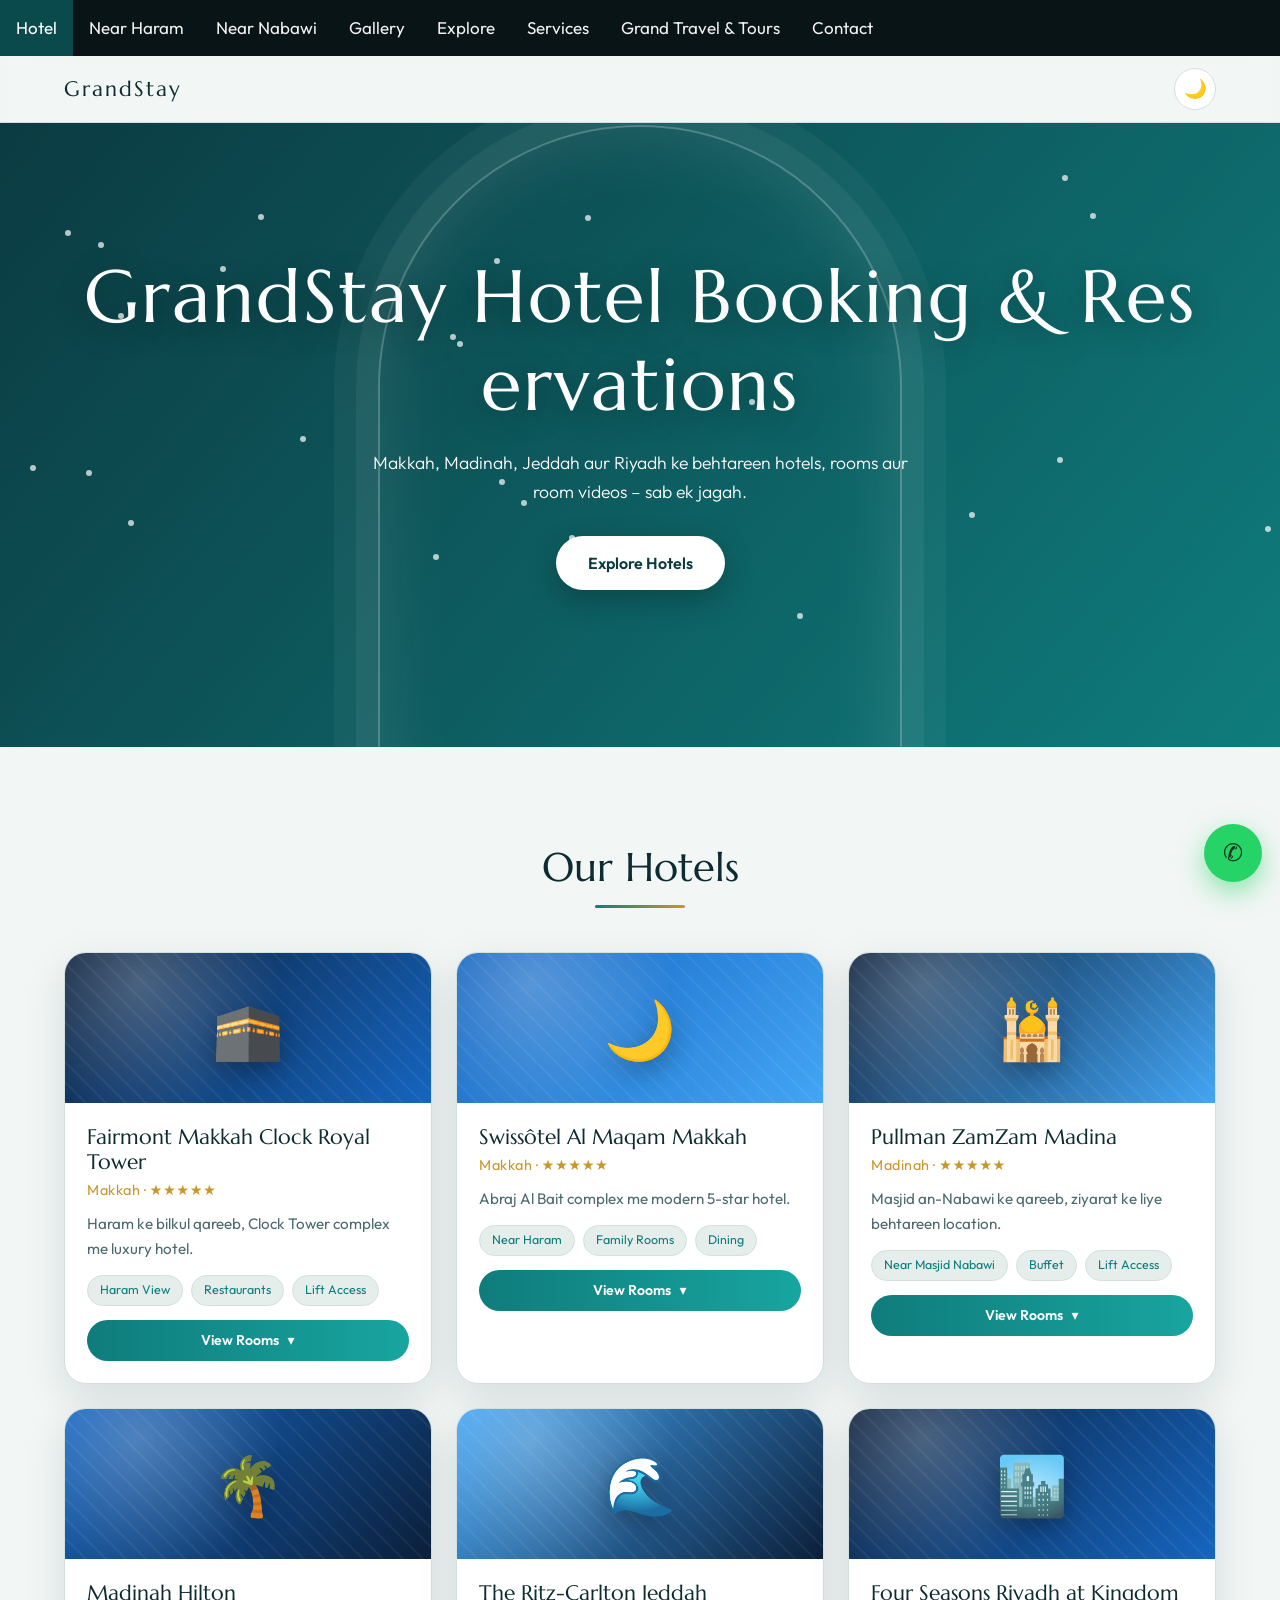
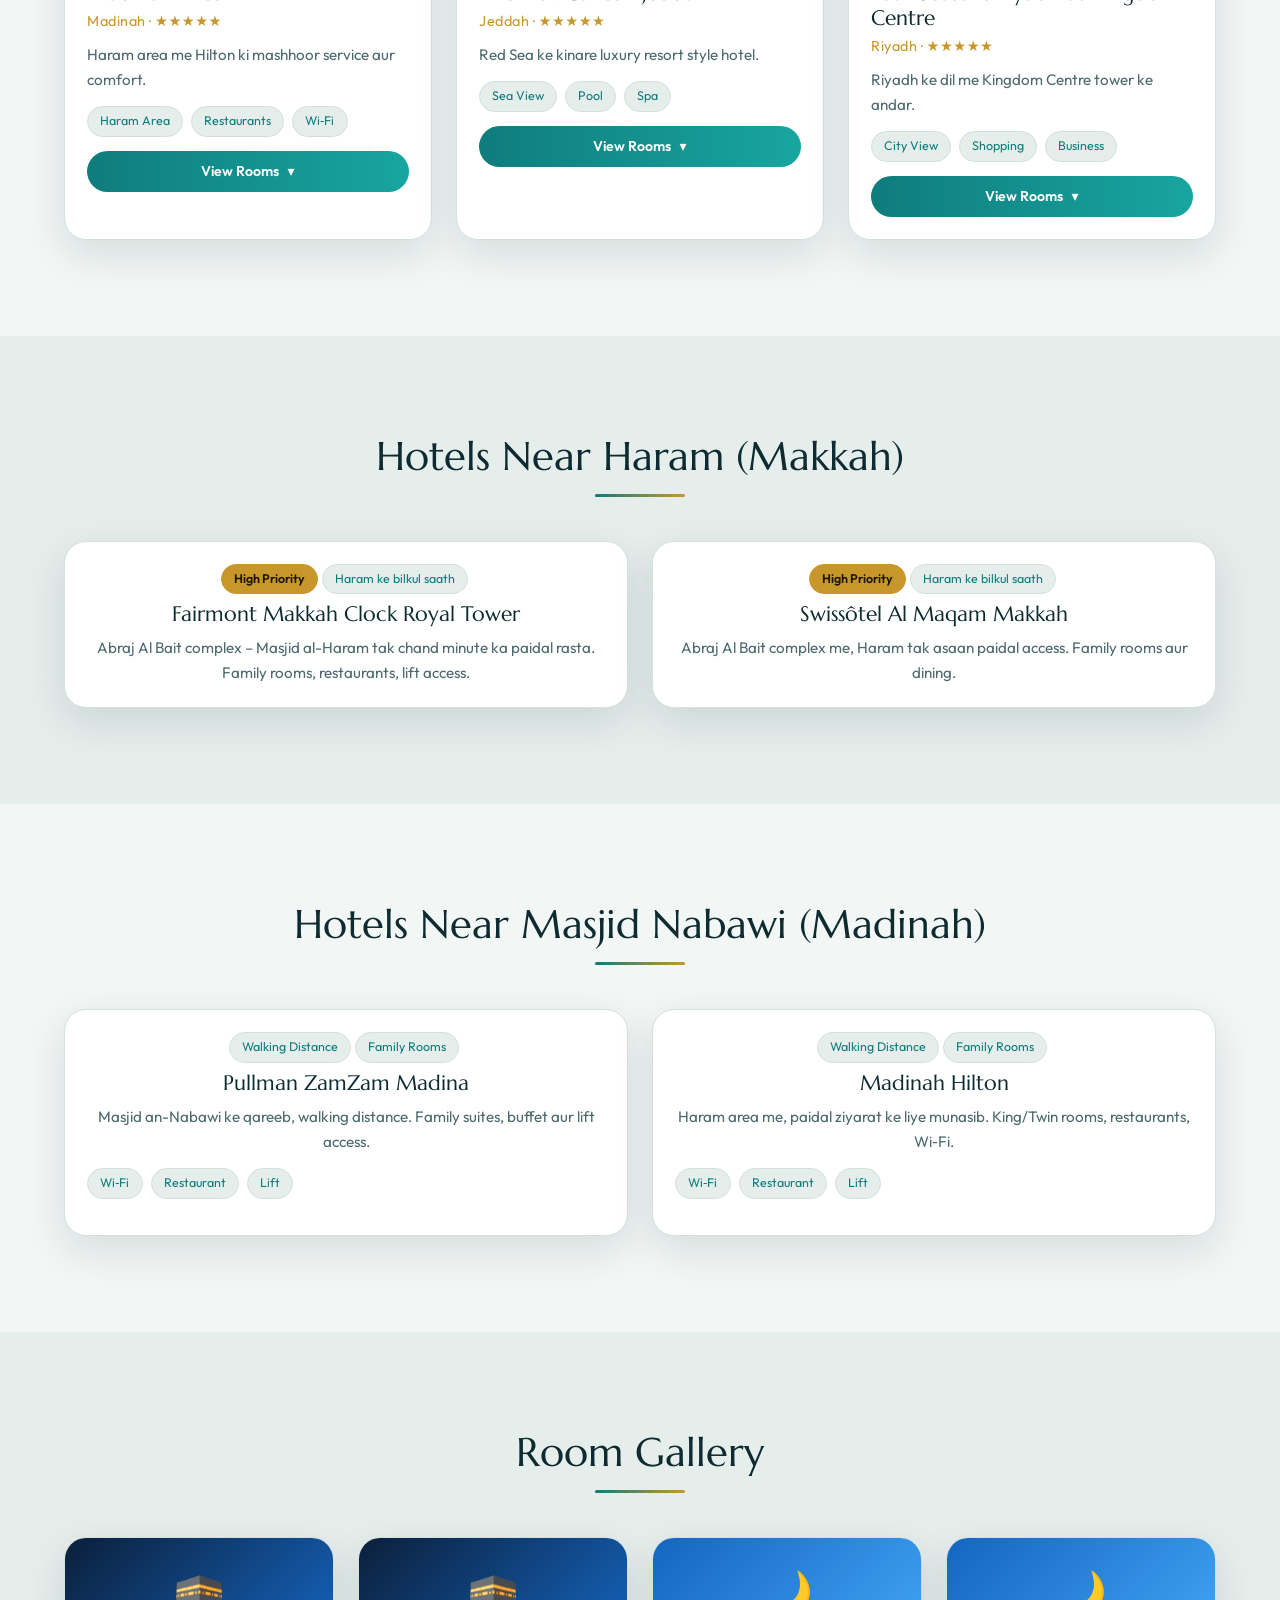
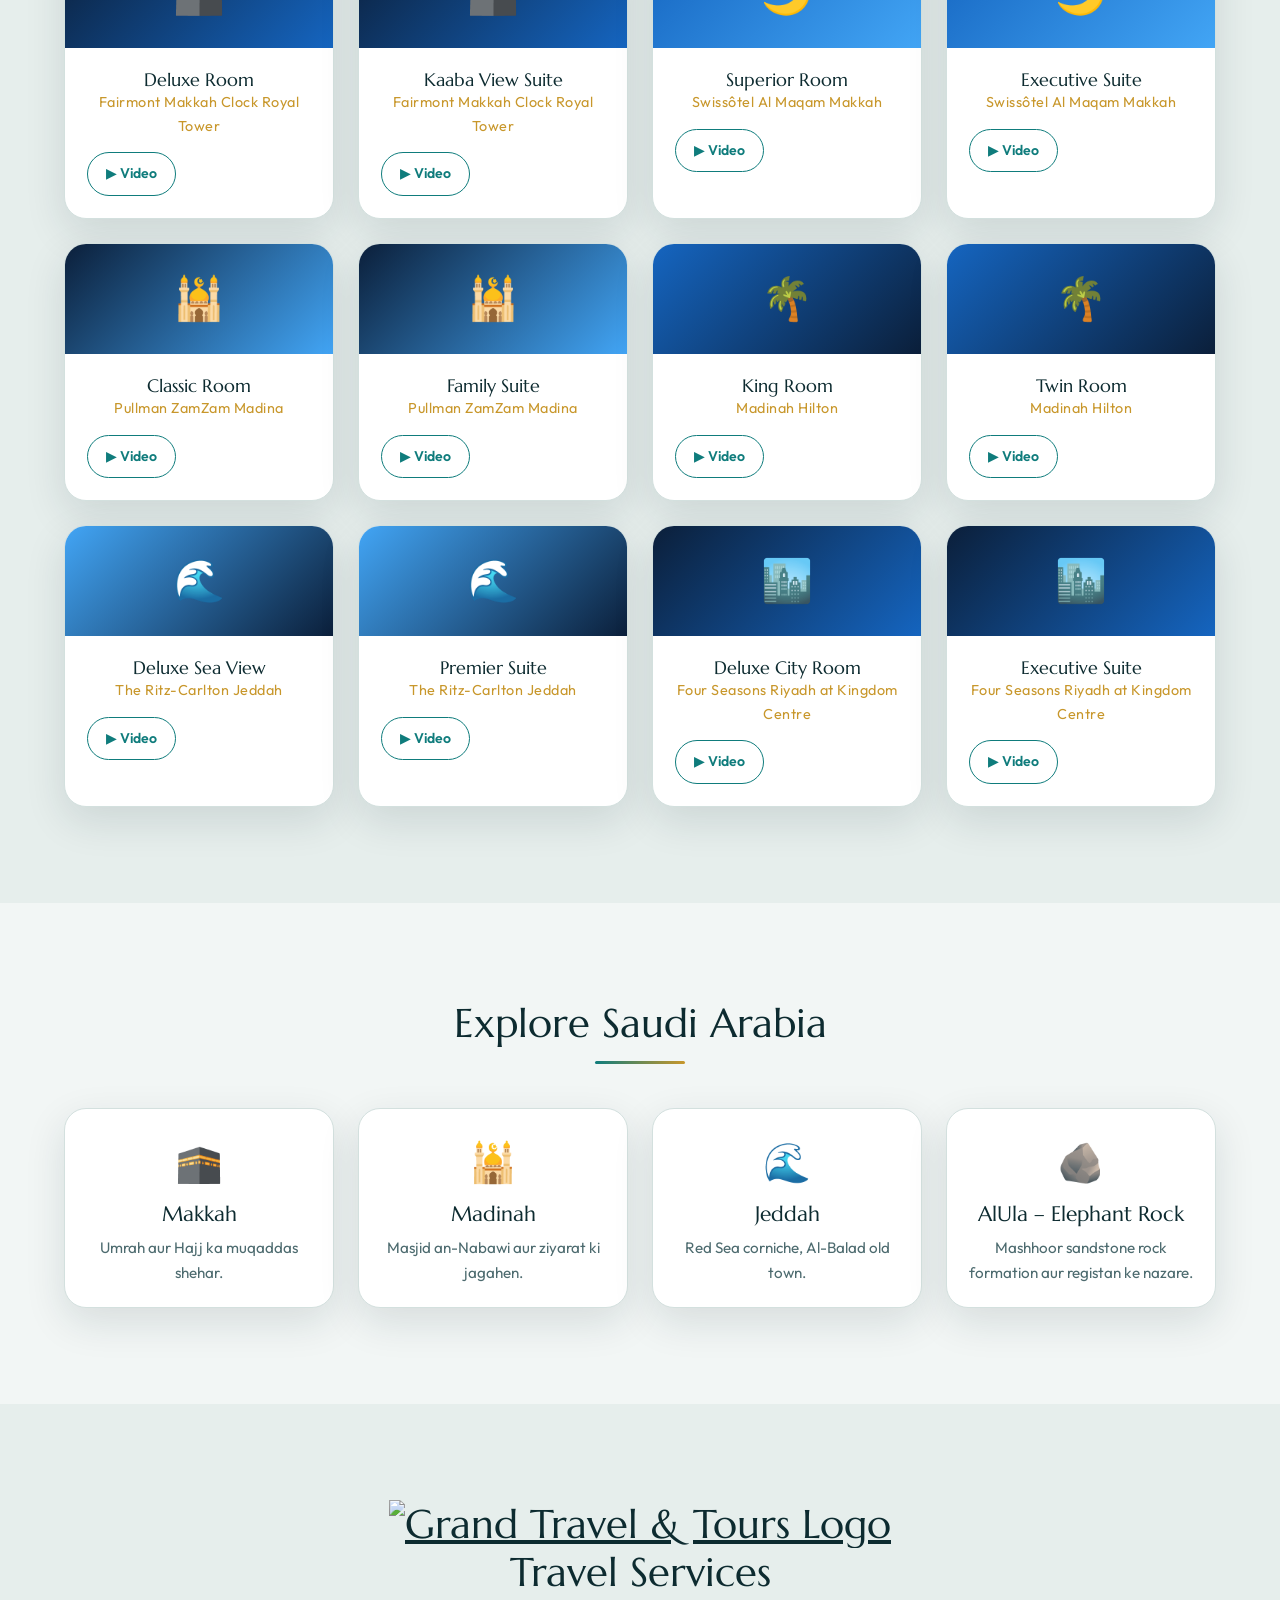
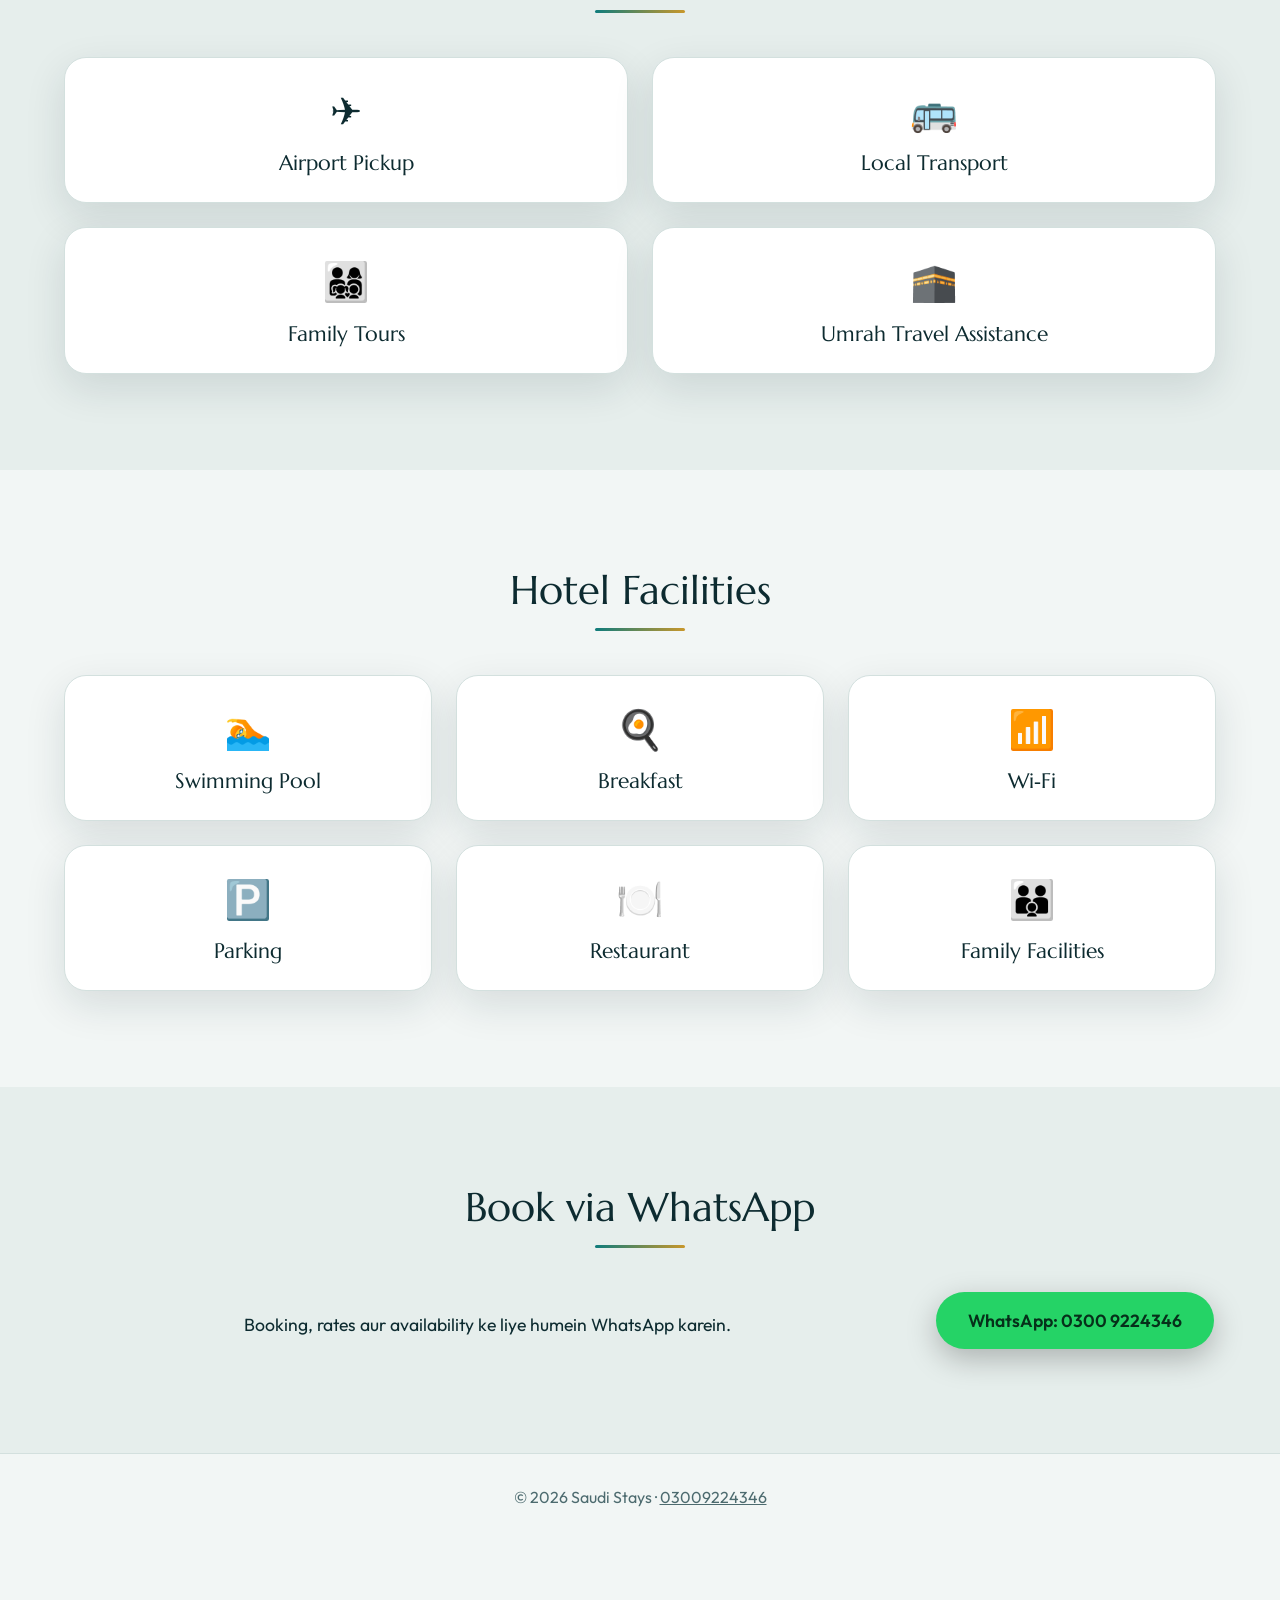
==== commit 2da519cd: "add Travels" ====
--- a/index.html
+++ b/index.html
@@ -34,6 +34,7 @@
     <a href="#gallery">Gallery</a>
     <a href="#explore">Explore</a>
     <a href="#services">Services</a>
+    <a href="https://grandtravel.space/">Grand Travel & Tours</a>
     <a href="#contact">Contact</a>
     <!-- <a href="#about">About</a> -->
     <a href="javascript:void(0);" class="icon" onclick="myFunction()">
@@ -56,7 +57,7 @@
 <button id="theme" aria-label="Toggle dark mode"><span>🌙</span></button></header>
 
 <div class="hero" id="hero">
-<h1 id="title">GrandStay – Hotel Booking & Reservations</h1>
+<h1 id="title">GrandStay Hotel Booking & Reservations</h1>
 <p>Makkah, Madinah, Jeddah aur Riyadh ke behtareen hotels, rooms aur room videos – sab ek jagah.</p>
 <a class="btn" href="#hotels">Explore Hotels</a>
 </div>
@@ -66,8 +67,28 @@
 <section id="nabawi"><h2>Hotels Near Masjid Nabawi (Madinah)</h2><div class="grid row-2" id="nabawiGrid"></div></section>
 <section id="gallery" class="alt"><h2>Room Gallery</h2><div class="grid row-4" id="galleryGrid"></div></section>
 <section id="explore"><h2>Explore Saudi Arabia</h2><div class="grid row-4" id="exploreGrid"></div>
-<p style="text-align:center;margin-top:28px;color:var(--mute)">Visa packages aur rules badalte rehte hain – latest info ke liye <a href="https://www.visitsaudi.com" target="_blank" rel="noopener" style="color:var(--teal)">Visit Saudi</a> official site dekhein.</p></section>
-<section id="services" class="alt"><h2>Travel Services</h2><div class="grid row-4" id="servicesGrid"></div></section>
+</section>
+
+<section id="services" class="alt"><h2>
+  <div class="one">
+    <a href="https://grandtravel.space/"> 
+      <img src="https://grandtravel.space/assets/images/logo.png" style="width:300px;margin:0 auto;" alt="Grand Travel & Tours Logo"></a>
+    
+  </div>
+  Travel Services
+  
+</h2>
+
+<div class="grid row-2" id="servicesGrid">
+
+</div>
+
+  <div class="grid row-4" id="servicesGrid">
+   
+</div>
+
+</section>
+
 <section id="facilities"><h2>Hotel Facilities</h2><div class="grid row-3" id="facGrid"></div></section>
 <section id="contact" class="alt contact"><h2>Book via WhatsApp</h2>
 <div class="grid row-9" style="align-items:center">
@@ -119,12 +140,13 @@
 var NAB=[
 {h:"Pullman ZamZam Madina",t:"Masjid an-Nabawi ke qareeb, walking distance. Family suites, buffet aur lift access."},
 {h:"Madinah Hilton",t:"Haram area me, paidal ziyarat ke liye munasib. King/Twin rooms, restaurants, Wi‑Fi."}];
-fill("haramGrid",NEAR.map(function(n){return '<div class="body"><span class="badge hot">High Priority</span><span class="badge">'+n.b+'</span><h3>'+n.h+'</h3><p>'+n.t+'</p><div class="acts"><a class="wa" href="'+wa("Assalam o Alaikum, "+n.h+" ki booking chahiye.")+'" target="_blank" rel="noopener">WhatsApp</a></div></div>'}));
-fill("nabawiGrid",NAB.map(function(n){return '<div class="body"><span class="badge">Walking Distance</span><span class="badge">Family Rooms</span><h3>'+n.h+'</h3><p>'+n.t+'</p><div class="tags"><span>Wi‑Fi</span><span>Restaurant</span><span>Lift</span></div><div class="acts"><a class="wa" href="'+wa("Assalam o Alaikum, "+n.h+" ki booking chahiye.")+'" target="_blank" rel="noopener">WhatsApp</a></div></div>'}));
+fill("haramGrid",NEAR.map(function(n){return '<div class="body"><span class="badge hot">High Priority</span><span class="badge">'+n.b+'</span><h3>'+n.h+'</h3><p>'+n.t+'</p></div>'}));
+fill("nabawiGrid",NAB.map(function(n){return '<div class="body"><span class="badge">Walking Distance</span><span class="badge">Family Rooms</span><h3>'+n.h+'</h3><p>'+n.t+'</p><div class="tags"><span>Wi‑Fi</span><span>Restaurant</span><span>Lift</span></div></div>'}));
 var k=0;HOTELS.forEach(function(h){h.rooms.forEach(function(r){add("galleryGrid",'<div class="tile" style="background:linear-gradient(135deg,'+h.c+')">'+h.icon+'</div><div class="body"><h4>'+r.n+'</h4><div class="meta">'+h.name+'</div><div class="acts"><a class="yt" href="'+r.video+'" target="_blank" rel="noopener">▶ Video</a></div></div>',"mini",k++,4)})});
 fill("exploreGrid",[["🕋","Makkah","Umrah aur Hajj ka muqaddas shehar."],["🕌","Madinah","Masjid an-Nabawi aur ziyarat ki jagahen."],["🌊","Jeddah","Red Sea corniche, Al-Balad old town."],["🪨","AlUla – Elephant Rock","Mashhoor sandstone rock formation aur registan ke nazare."]].map(function(x){return '<div class="body"><span class="ic">'+x[0]+'</span><h3>'+x[1]+'</h3><p>'+x[2]+'</p></div>'}));
-fill("servicesGrid",[["✈️","Airport Pickup"],["🚌","Local Transport"],["👨‍👩‍👧‍👦","Family Tours"],["🕋","Umrah Travel Assistance"]].map(function(x){return '<div class="body"><span class="ic">'+x[0]+'</span><h3>'+x[1]+'</h3><div class="acts" style="justify-content:center"><a class="wa" href="'+wa("Assalam o Alaikum, "+x[1]+" ke baray me maloomat chahiye.")+'" target="_blank" rel="noopener">WhatsApp</a></div></div>'}));
+fill("servicesGrid",[["✈️","Airport Pickup"],["🚌","Local Transport"],["👨‍👩‍👧‍👦","Family Tours"],["🕋","Umrah Travel Assistance"]].map(function(x){return '<div class="body"><span class="ic">'+x[0]+'</span><h3>'+x[1]+'</h3></div>'}));
 fill("facGrid",[["🏊","Swimming Pool"],["🍳","Breakfast"],["📶","Wi‑Fi"],["🅿️","Parking"],["🍽️","Restaurant"],["👪","Family Facilities"]].map(function(x){return '<div class="body"><span class="ic">'+x[0]+'</span><h3>'+x[1]+'</h3></div>'}));
+
 
 // Hero: letter-by-letter title + stars
 var t=document.getElementById("title");t.setAttribute("aria-label",t.textContent);
--- a/css/hotel-style-saudi.css
+++ b/css/hotel-style-saudi.css
@@ -96,7 +96,12 @@
 @media (prefers-reduced-motion:reduce){*,*::before,*::after{animation:none!important;transition:none!important}.card,.hero h1 span,.hero p,.hero .btn{opacity:1!important;transform:none!important}}
 
 
-
+.logo {
+    display: block;
+    margin: 0 auto;
+    max-width: 1700px;
+    height: auto;
+  }
 /* Navbar */
 
 
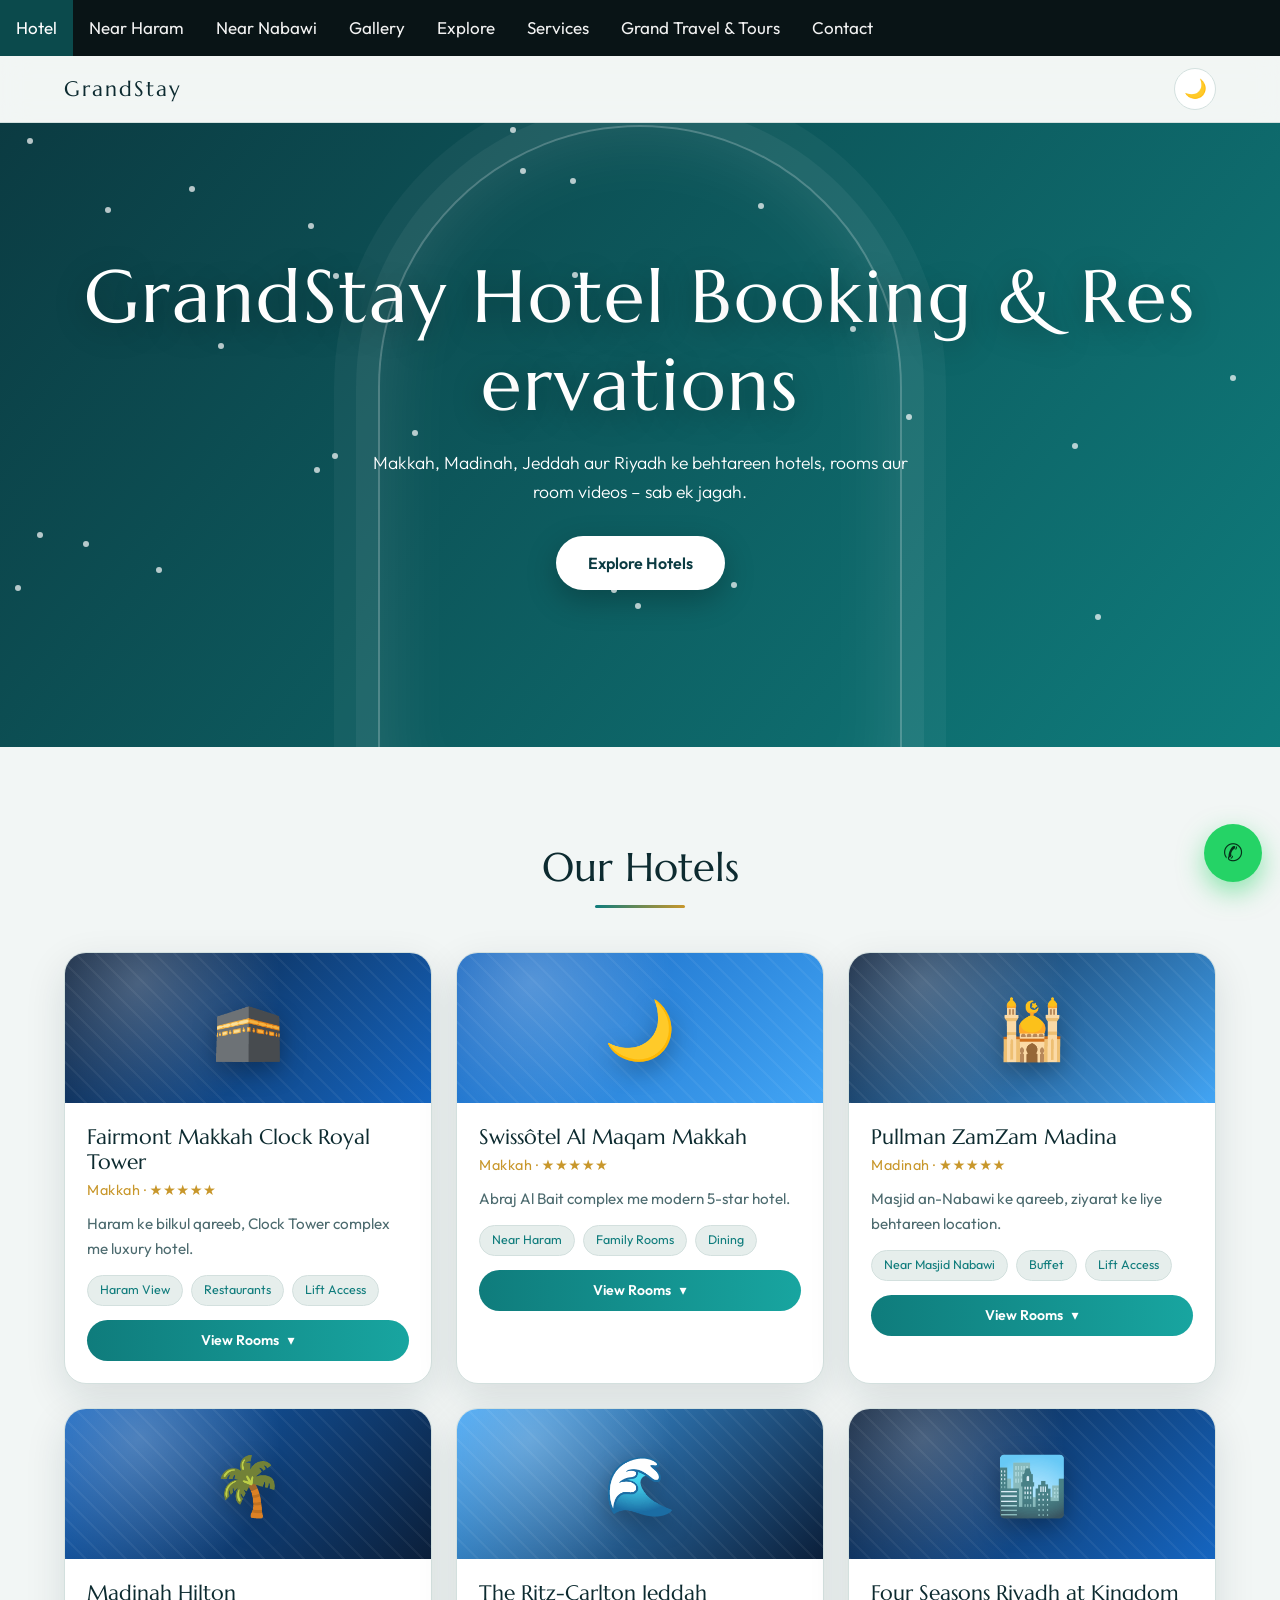
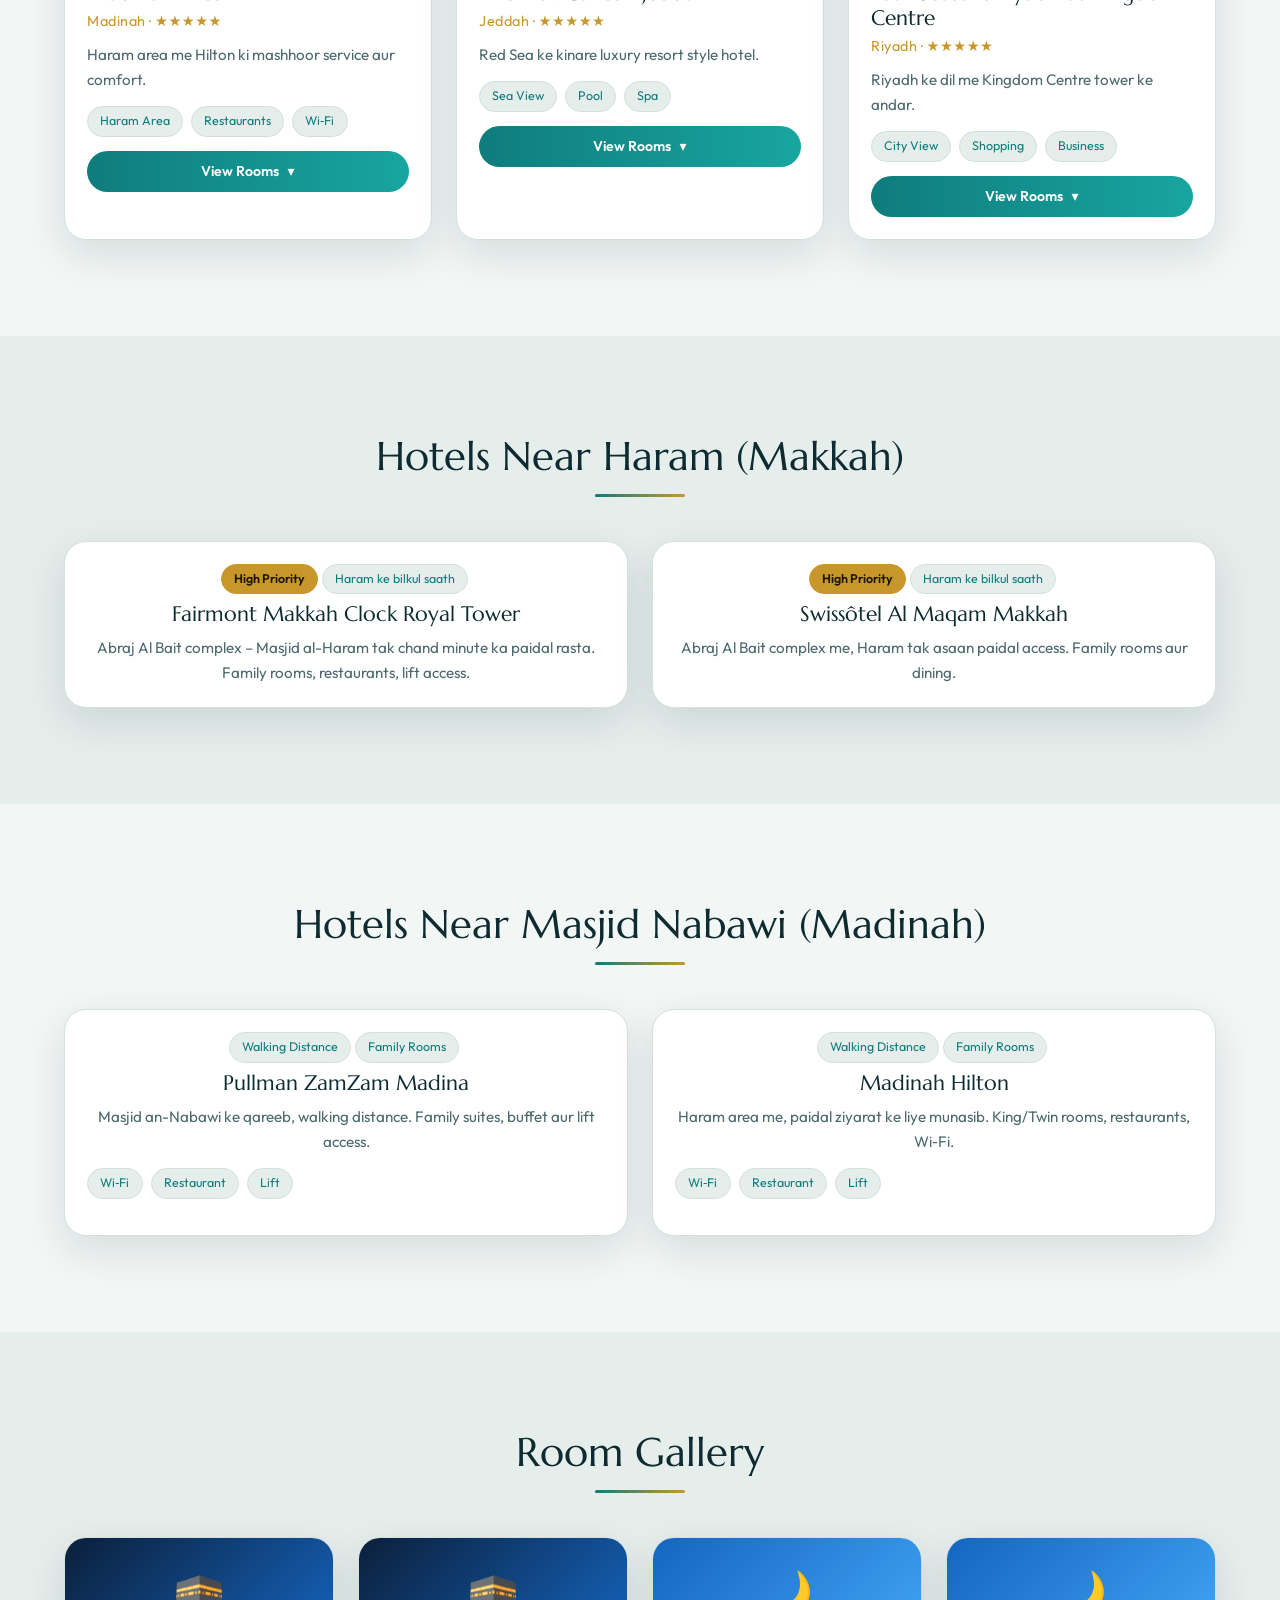
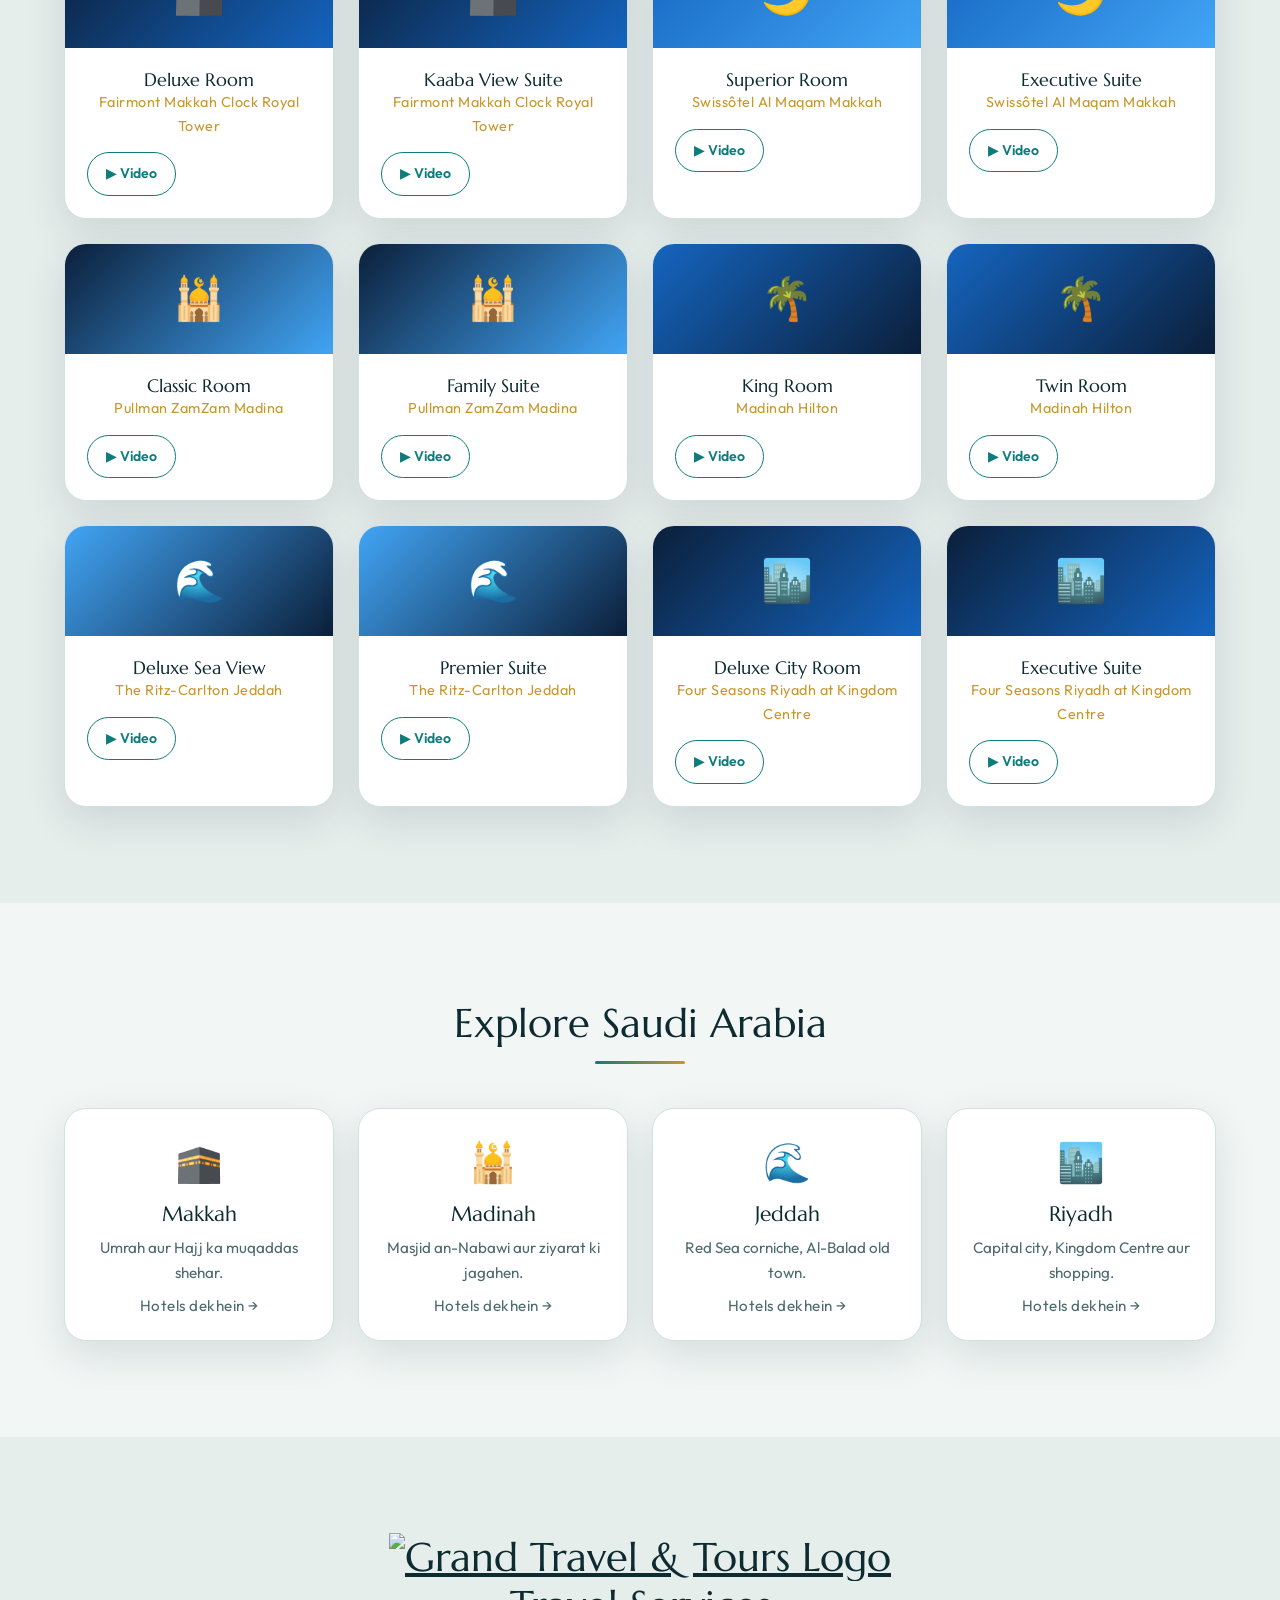
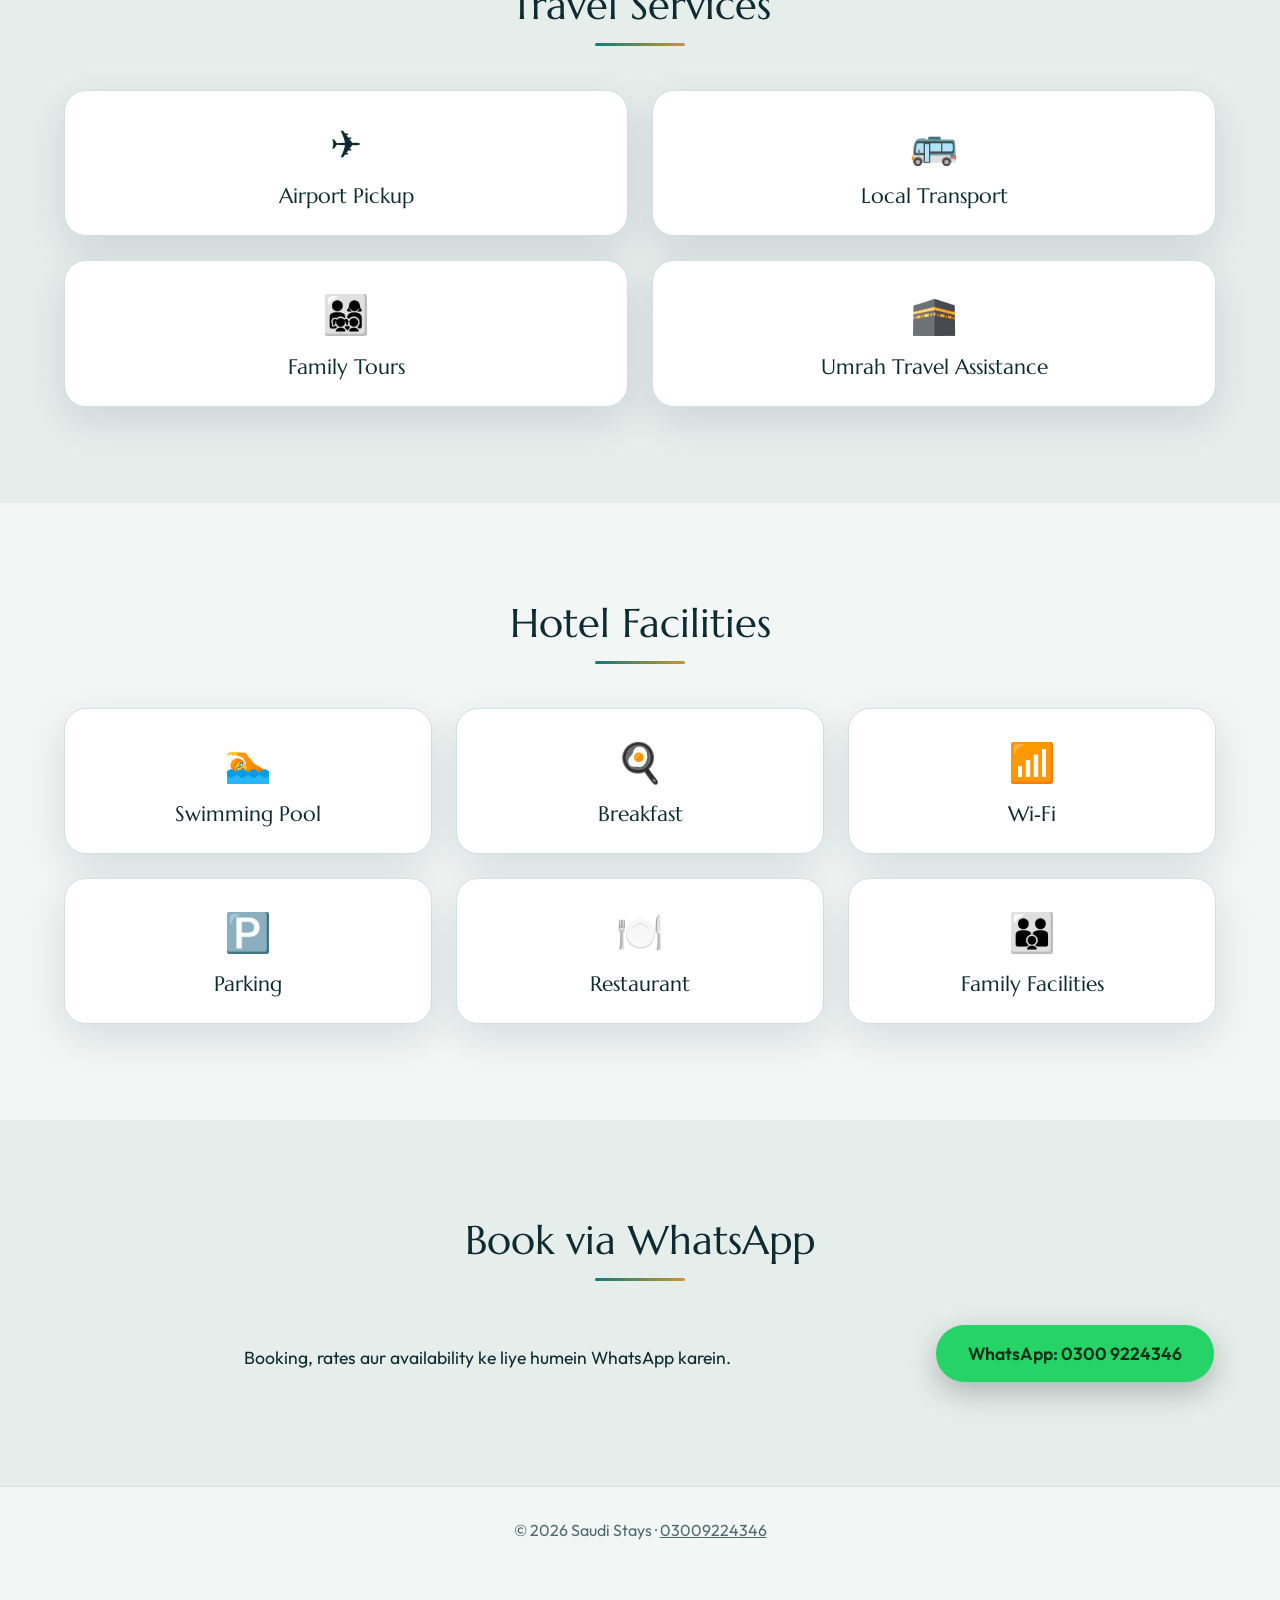
==== commit 8f298be6: "Change UI" ====
--- a/index.html
+++ b/index.html
@@ -66,7 +66,8 @@
 <section id="haram" class="alt"><h2>Hotels Near Haram (Makkah)</h2><div class="grid row-2" id="haramGrid"></div></section>
 <section id="nabawi"><h2>Hotels Near Masjid Nabawi (Madinah)</h2><div class="grid row-2" id="nabawiGrid"></div></section>
 <section id="gallery" class="alt"><h2>Room Gallery</h2><div class="grid row-4" id="galleryGrid"></div></section>
-<section id="explore"><h2>Explore Saudi Arabia</h2><div class="grid row-4" id="exploreGrid"></div>
+<section id="explore"><h2>Explore Saudi Arabia</h2>
+  <div class="grid row-4" id="exploreGrid"></div>
 </section>
 
 <section id="services" class="alt"><h2>
@@ -143,7 +144,7 @@
 fill("haramGrid",NEAR.map(function(n){return '<div class="body"><span class="badge hot">High Priority</span><span class="badge">'+n.b+'</span><h3>'+n.h+'</h3><p>'+n.t+'</p></div>'}));
 fill("nabawiGrid",NAB.map(function(n){return '<div class="body"><span class="badge">Walking Distance</span><span class="badge">Family Rooms</span><h3>'+n.h+'</h3><p>'+n.t+'</p><div class="tags"><span>Wi‑Fi</span><span>Restaurant</span><span>Lift</span></div></div>'}));
 var k=0;HOTELS.forEach(function(h){h.rooms.forEach(function(r){add("galleryGrid",'<div class="tile" style="background:linear-gradient(135deg,'+h.c+')">'+h.icon+'</div><div class="body"><h4>'+r.n+'</h4><div class="meta">'+h.name+'</div><div class="acts"><a class="yt" href="'+r.video+'" target="_blank" rel="noopener">▶ Video</a></div></div>',"mini",k++,4)})});
-fill("exploreGrid",[["🕋","Makkah","Umrah aur Hajj ka muqaddas shehar."],["🕌","Madinah","Masjid an-Nabawi aur ziyarat ki jagahen."],["🌊","Jeddah","Red Sea corniche, Al-Balad old town."],["🪨","AlUla – Elephant Rock","Mashhoor sandstone rock formation aur registan ke nazare."]].map(function(x){return '<div class="body"><span class="ic">'+x[0]+'</span><h3>'+x[1]+'</h3><p>'+x[2]+'</p></div>'}));
+fill("exploreGrid",[["🕋","Makkah","Umrah aur Hajj ka muqaddas shehar.","makkah.html"],["🕌","Madinah","Masjid an-Nabawi aur ziyarat ki jagahen.","madinah.html"],["🌊","Jeddah","Red Sea corniche, Al-Balad old town.","jeddah.html"],["🏙️","Riyadh","Capital city, Kingdom Centre aur shopping.","riyadh.html"]].map(function(x){return '<a href="'+x[3]+'" style="text-decoration:none;display:block"><div class="body"><span class="ic">'+x[0]+'</span><h3>'+x[1]+'</h3><p>'+x[2]+'</p><p class="meta">Hotels dekhein →</p></div></a>'}));
 fill("servicesGrid",[["✈️","Airport Pickup"],["🚌","Local Transport"],["👨‍👩‍👧‍👦","Family Tours"],["🕋","Umrah Travel Assistance"]].map(function(x){return '<div class="body"><span class="ic">'+x[0]+'</span><h3>'+x[1]+'</h3></div>'}));
 fill("facGrid",[["🏊","Swimming Pool"],["🍳","Breakfast"],["📶","Wi‑Fi"],["🅿️","Parking"],["🍽️","Restaurant"],["👪","Family Facilities"]].map(function(x){return '<div class="body"><span class="ic">'+x[0]+'</span><h3>'+x[1]+'</h3></div>'}));
 
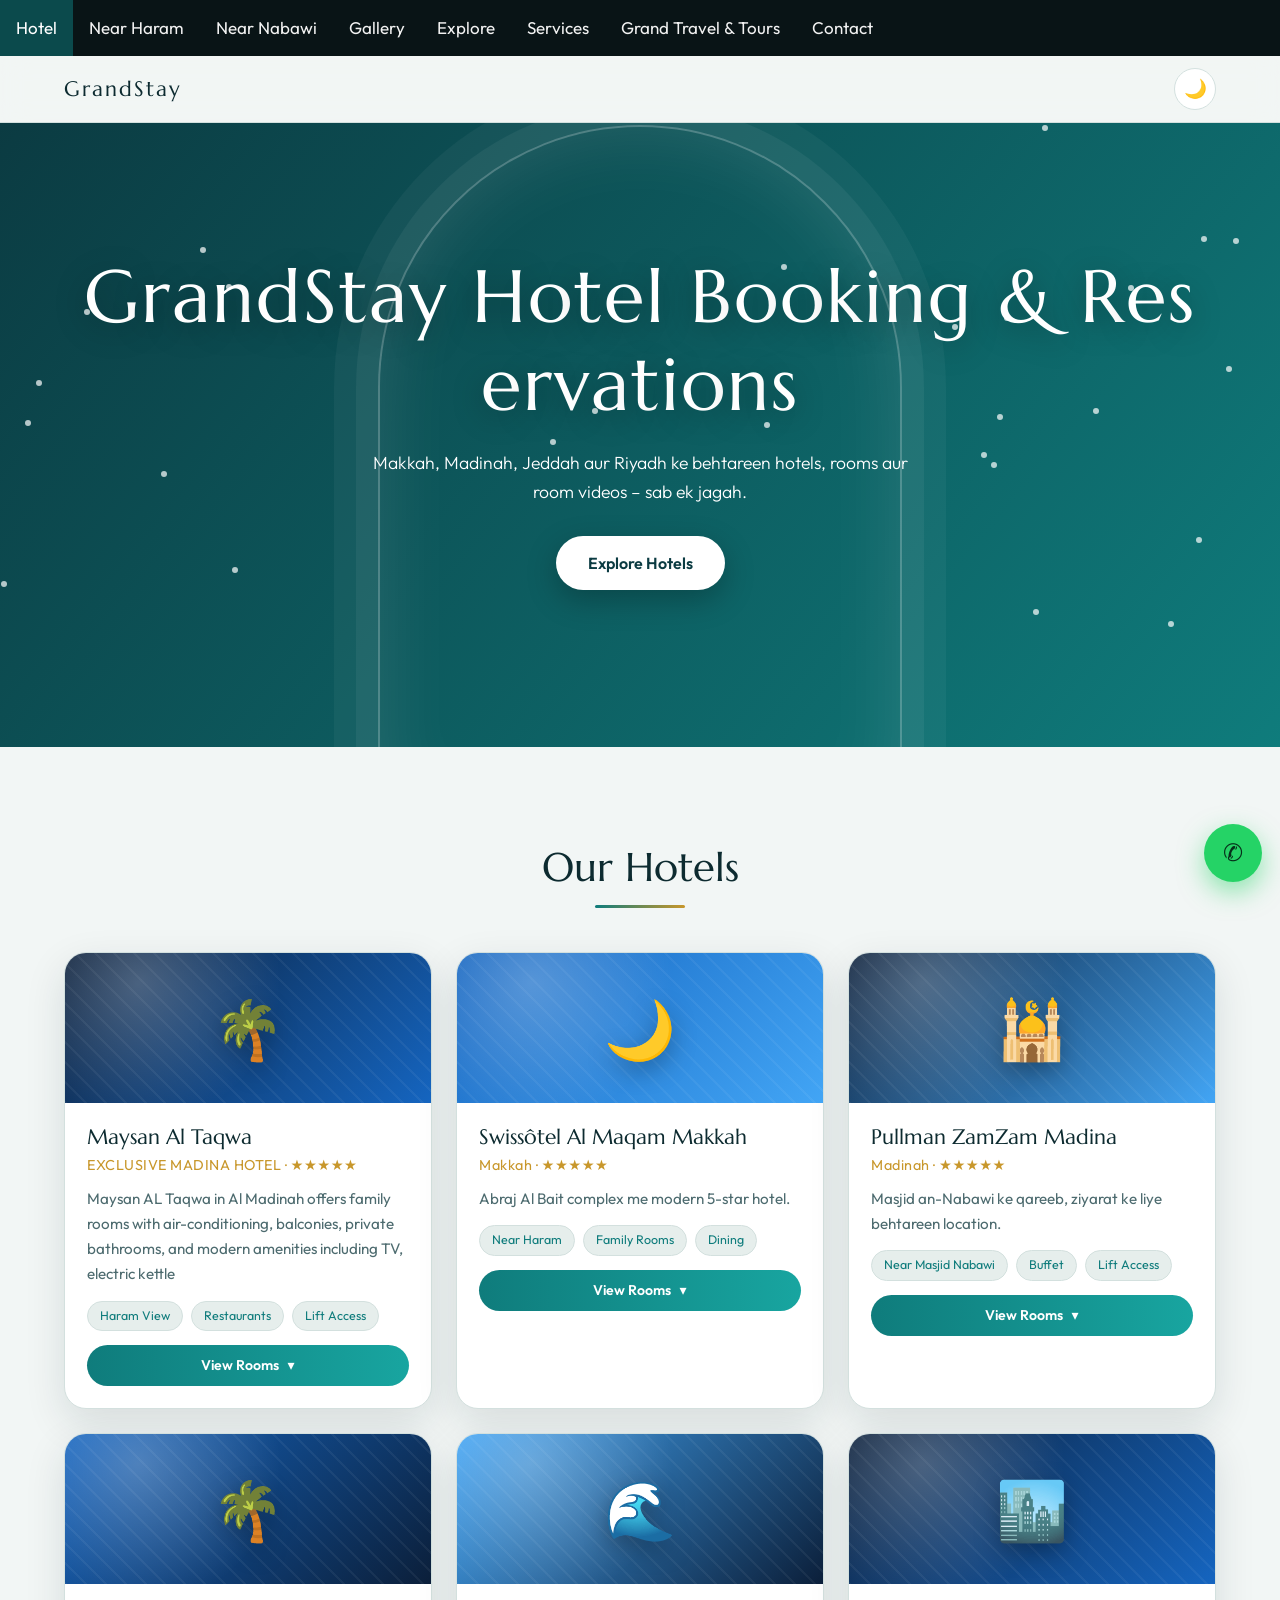
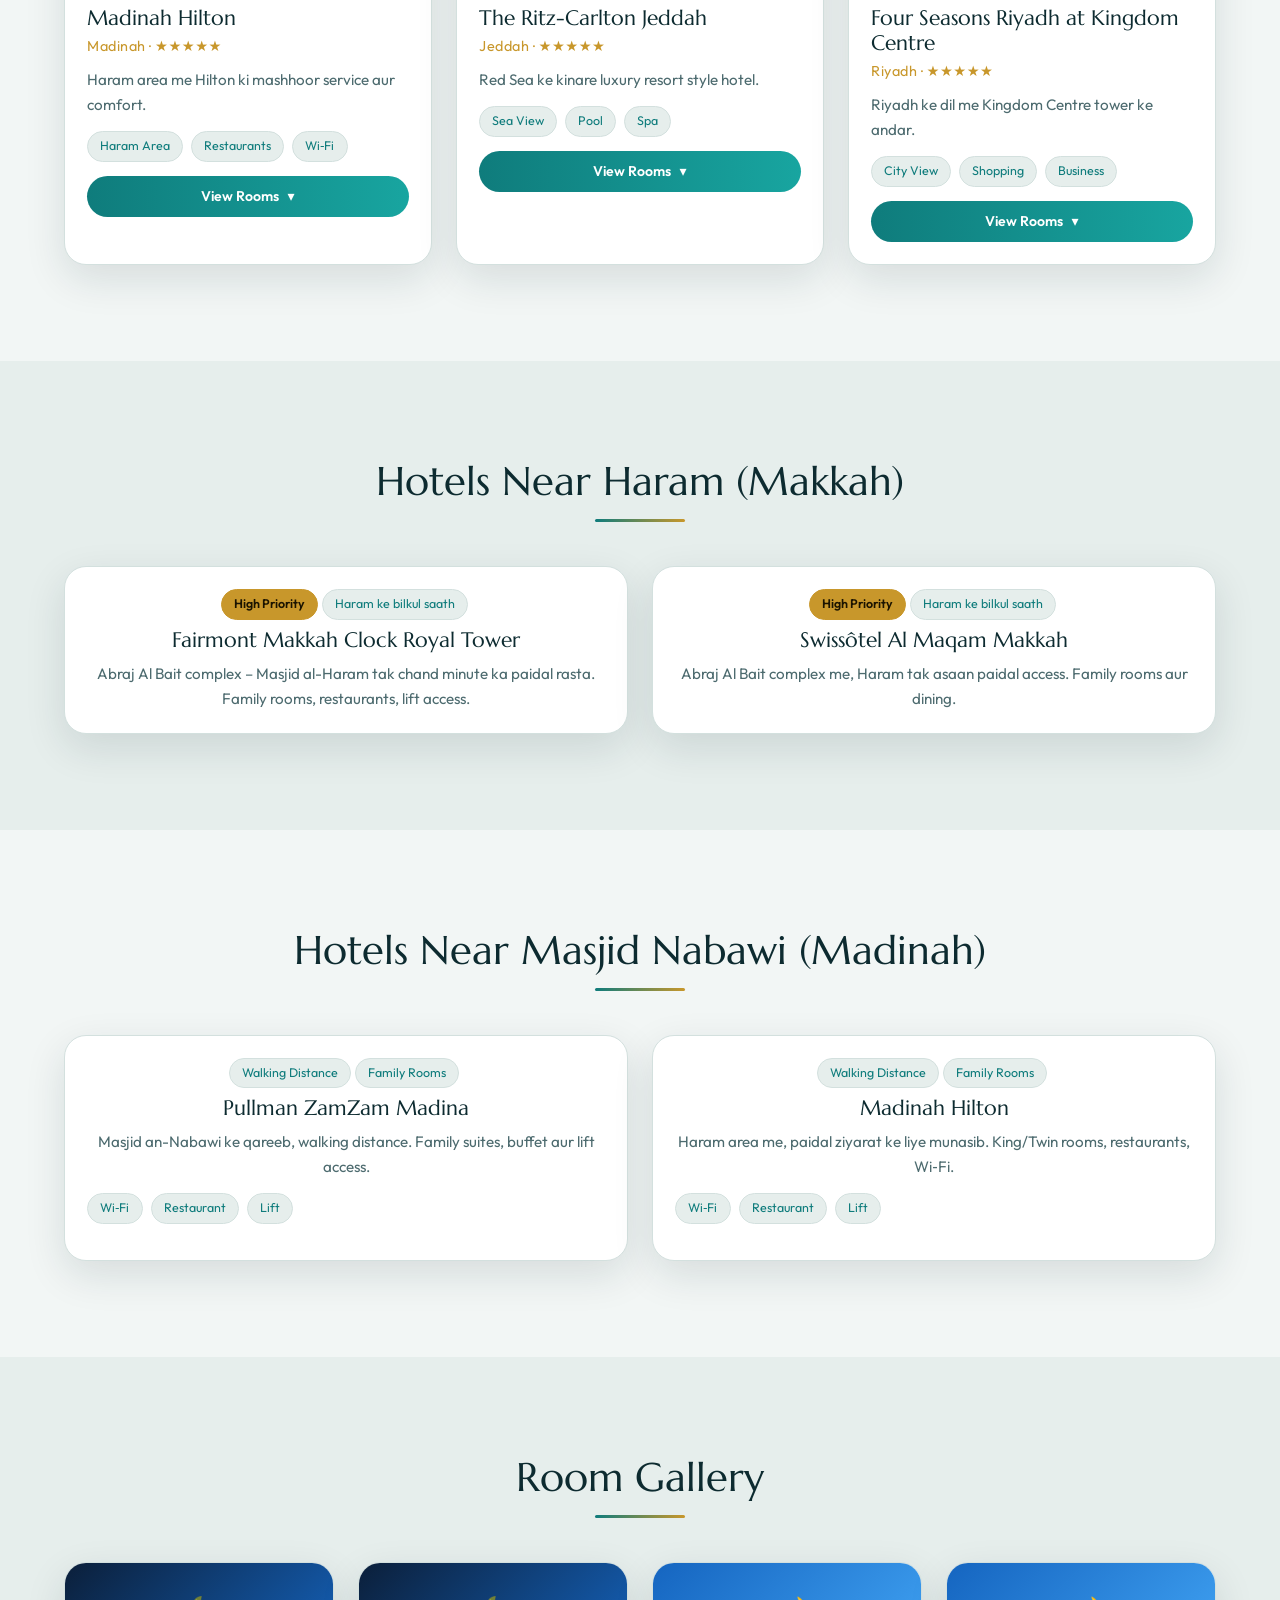
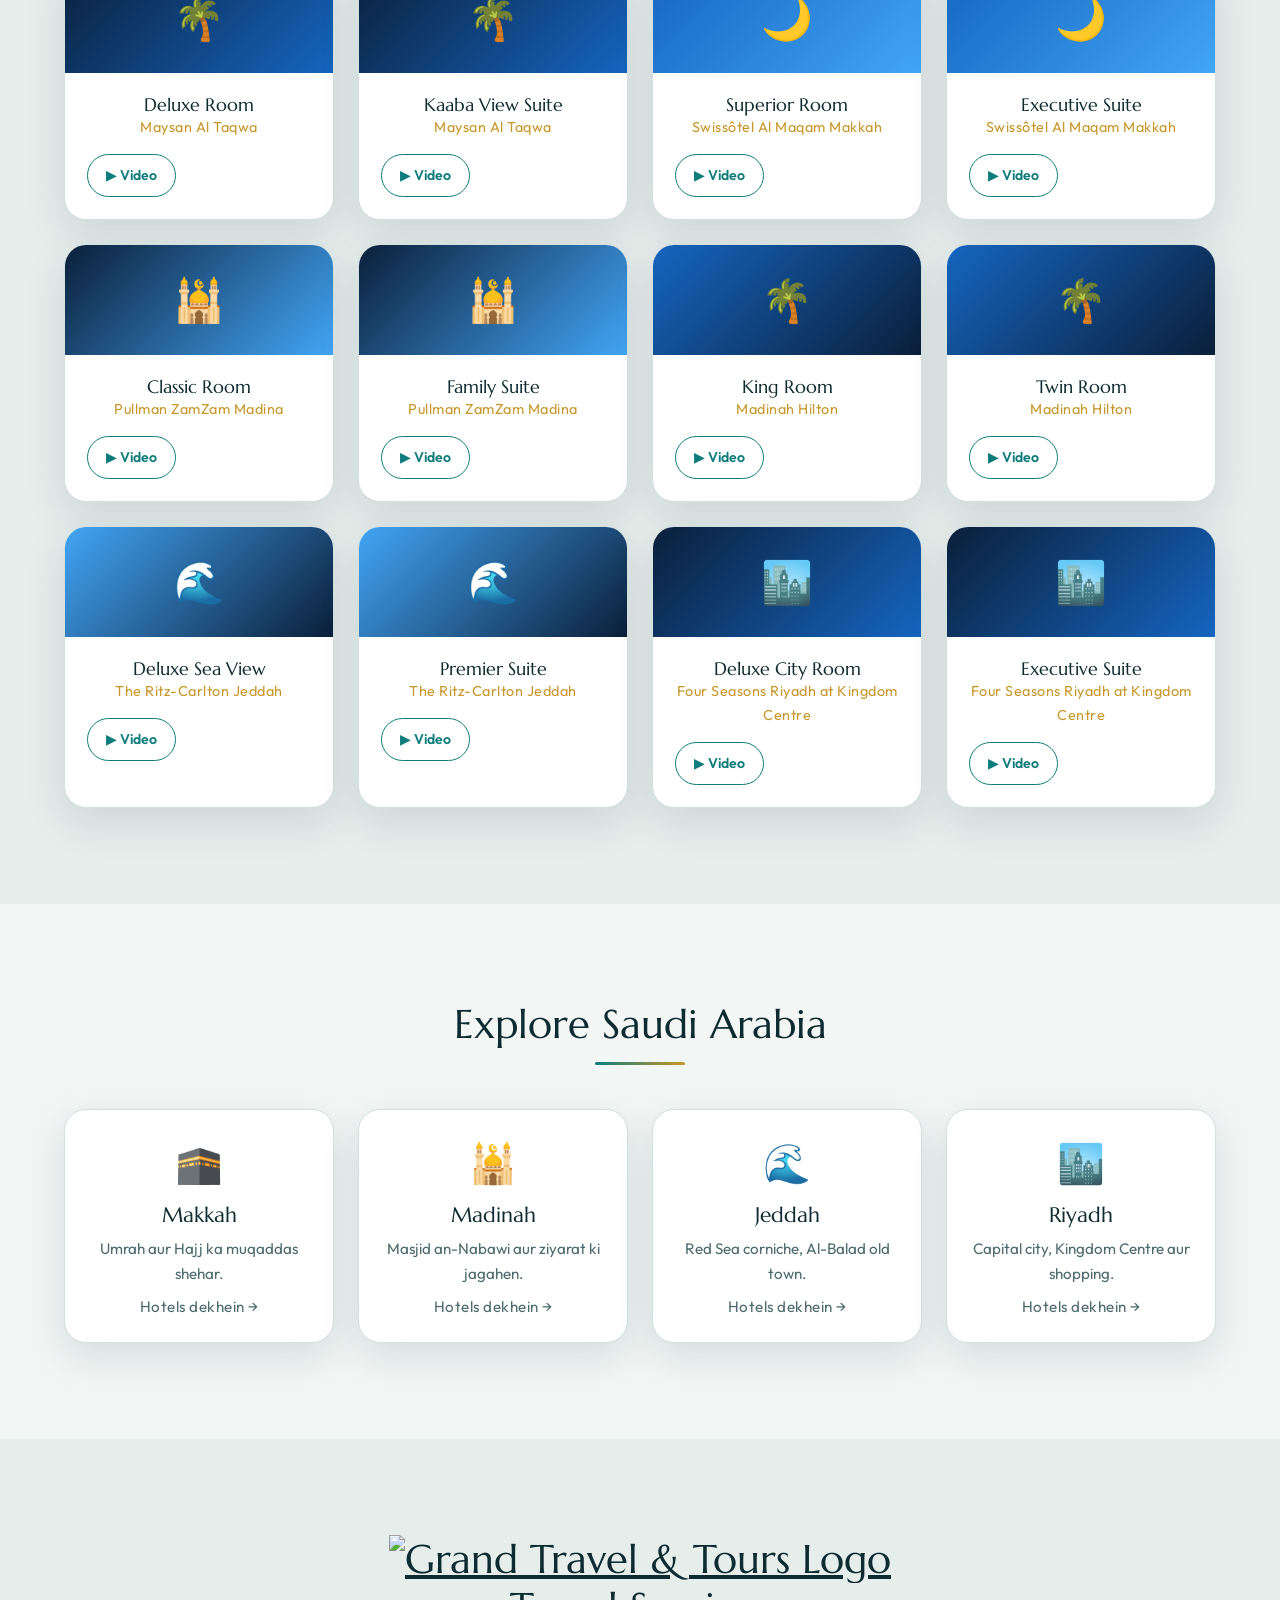
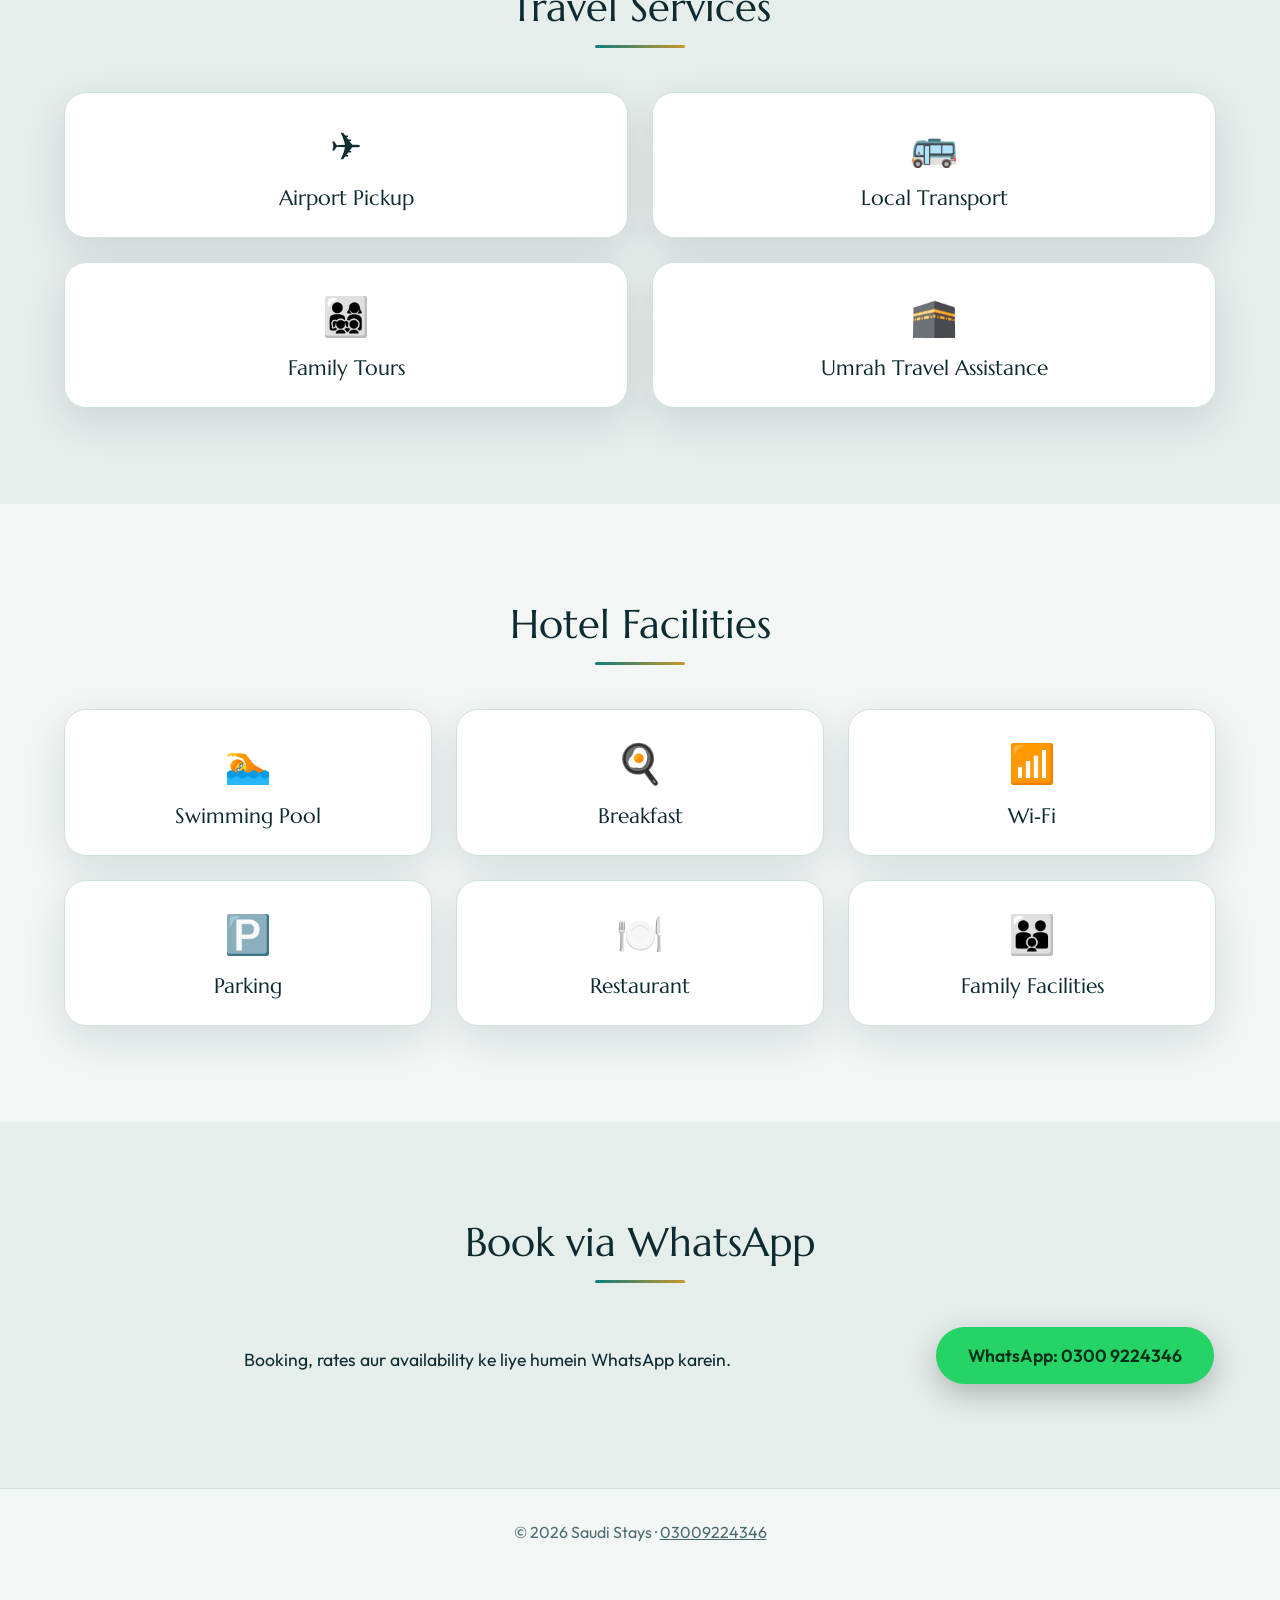
==== commit 55546dd5: "Index test" ====
--- a/index.html
+++ b/index.html
@@ -100,10 +100,10 @@
 <a class="fab" href="https://wa.me/923009224346?text=Assalam%20o%20Alaikum%2C%20hotel%20booking%20ke%20baray%20me%20maloomat%20chahiye." target="_blank" rel="noopener" aria-label="WhatsApp">&#9990;</a>
 
 <script>
-// ---- Edit this list: add hotels/rooms and paste your real YouTube links in "video" ----
+// ---- Edit this list: add hotels/rooms and paste 🕋 your real YouTube links in "video" ----
 var HOTELS=[
-{name:"Fairmont Makkah Clock Royal Tower",city:"Makkah",stars:5,icon:"🕋",c:"#0B1F3A,#1565C0",desc:"Haram ke bilkul qareeb, Clock Tower complex me luxury hotel.",tags:["Haram View","Restaurants","Lift Access"],rooms:[
- {n:"Deluxe Room",d:"Comfortable room, city ya Kaaba view options.",video:"https://www.youtube.com/results?search_query=Fairmont+Makkah+Clock+Royal+Tower+deluxe+room"},
+{name:"Maysan Al Taqwa",city:"EXCLUSIVE MADINA HOTEL",stars:5,icon:"🌴",c:"#0B1F3A,#1565C0",desc:"Maysan AL Taqwa in Al Madinah offers family rooms with air-conditioning, balconies, private bathrooms, and modern amenities including TV, electric kettle",tags:["Haram View","Restaurants","Lift Access"],rooms:[
+ {n:"Deluxe Room",d:"Comfortable room, city ya Kaaba view options.",video:"https://www.youtube.com/shorts/yWJBESCkUsc"},
  {n:"Kaaba View Suite",d:"Spacious suite, living area ke sath.",video:"https://www.youtube.com/results?search_query=Fairmont+Makkah+Clock+Royal+Tower+suite"}]},
 {name:"Swissôtel Al Maqam Makkah",city:"Makkah",stars:5,icon:"🌙",c:"#1565C0,#42A5F5",desc:"Abraj Al Bait complex me modern 5-star hotel.",tags:["Near Haram","Family Rooms","Dining"],rooms:[
  {n:"Superior Room",d:"Aaramdeh room, family ke liye munasib.",video:"https://www.youtube.com/results?search_query=Swissotel+Al+Maqam+Makkah+room"},
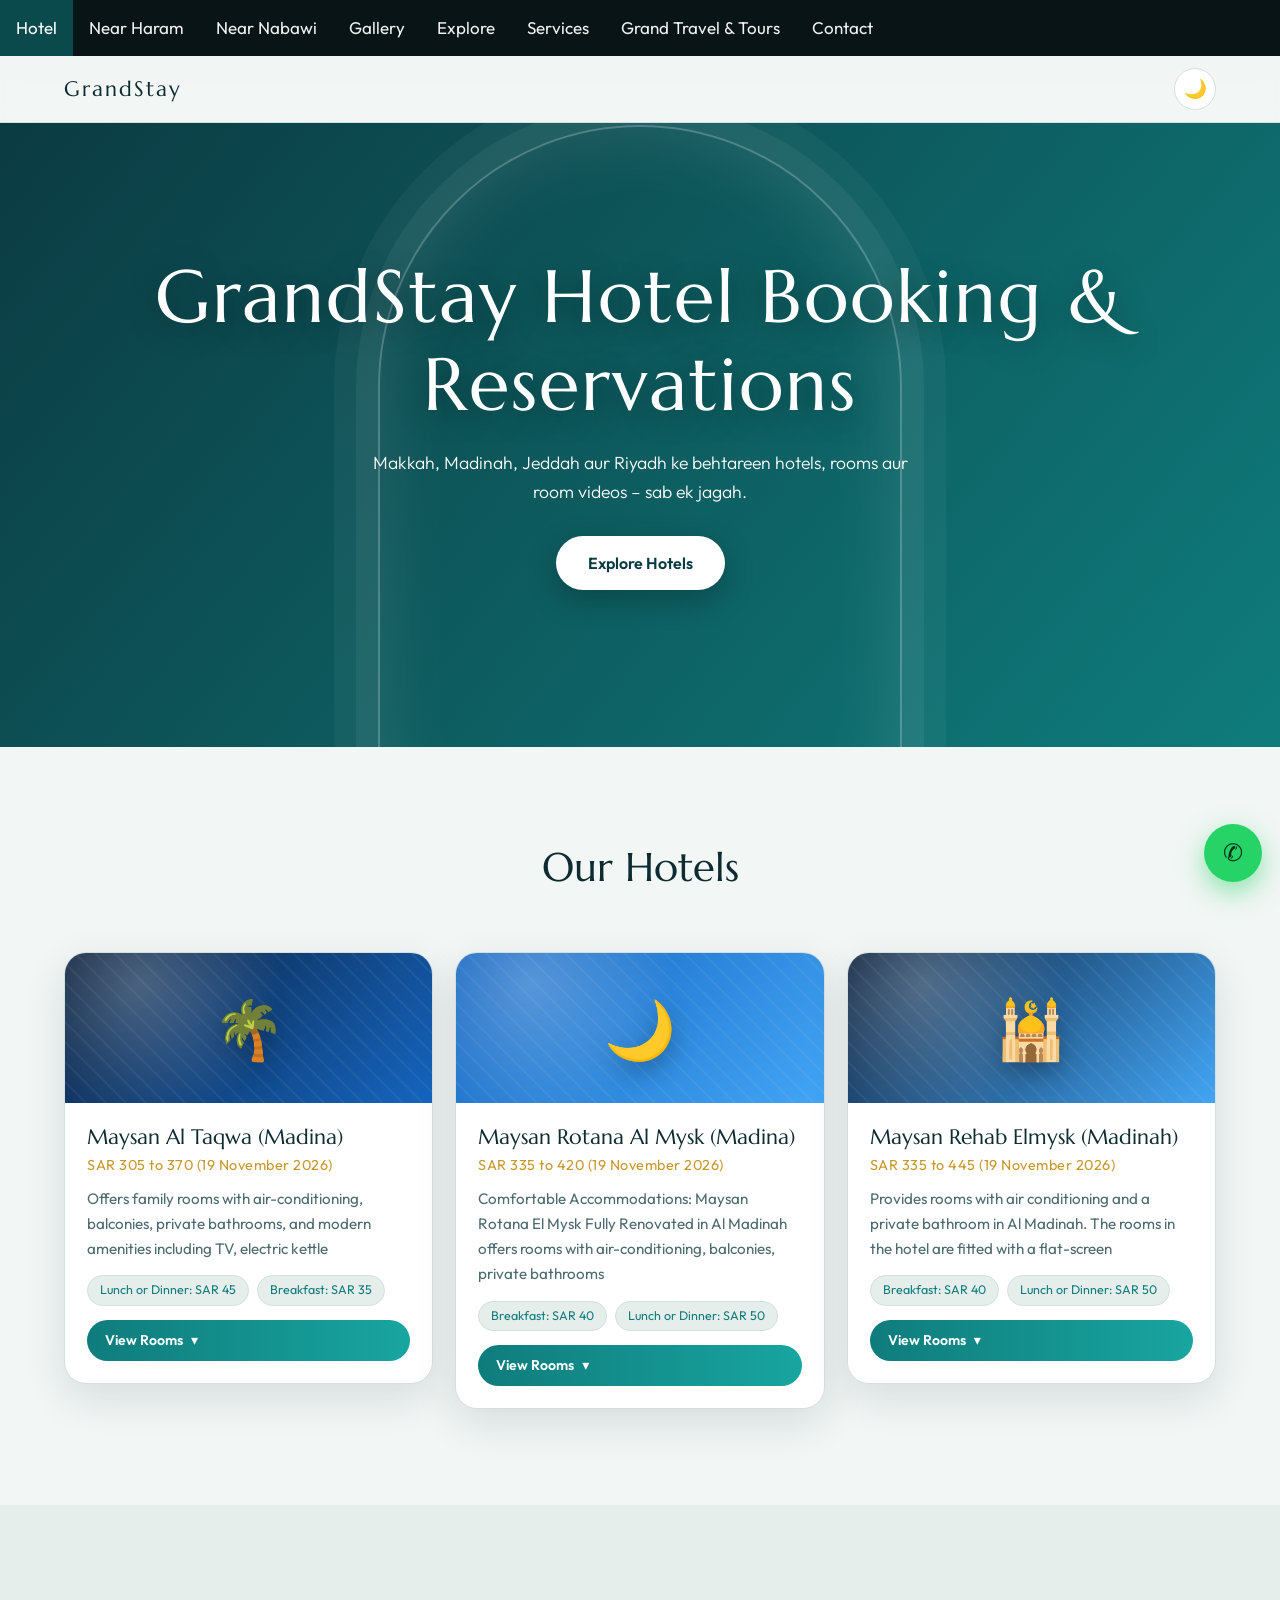
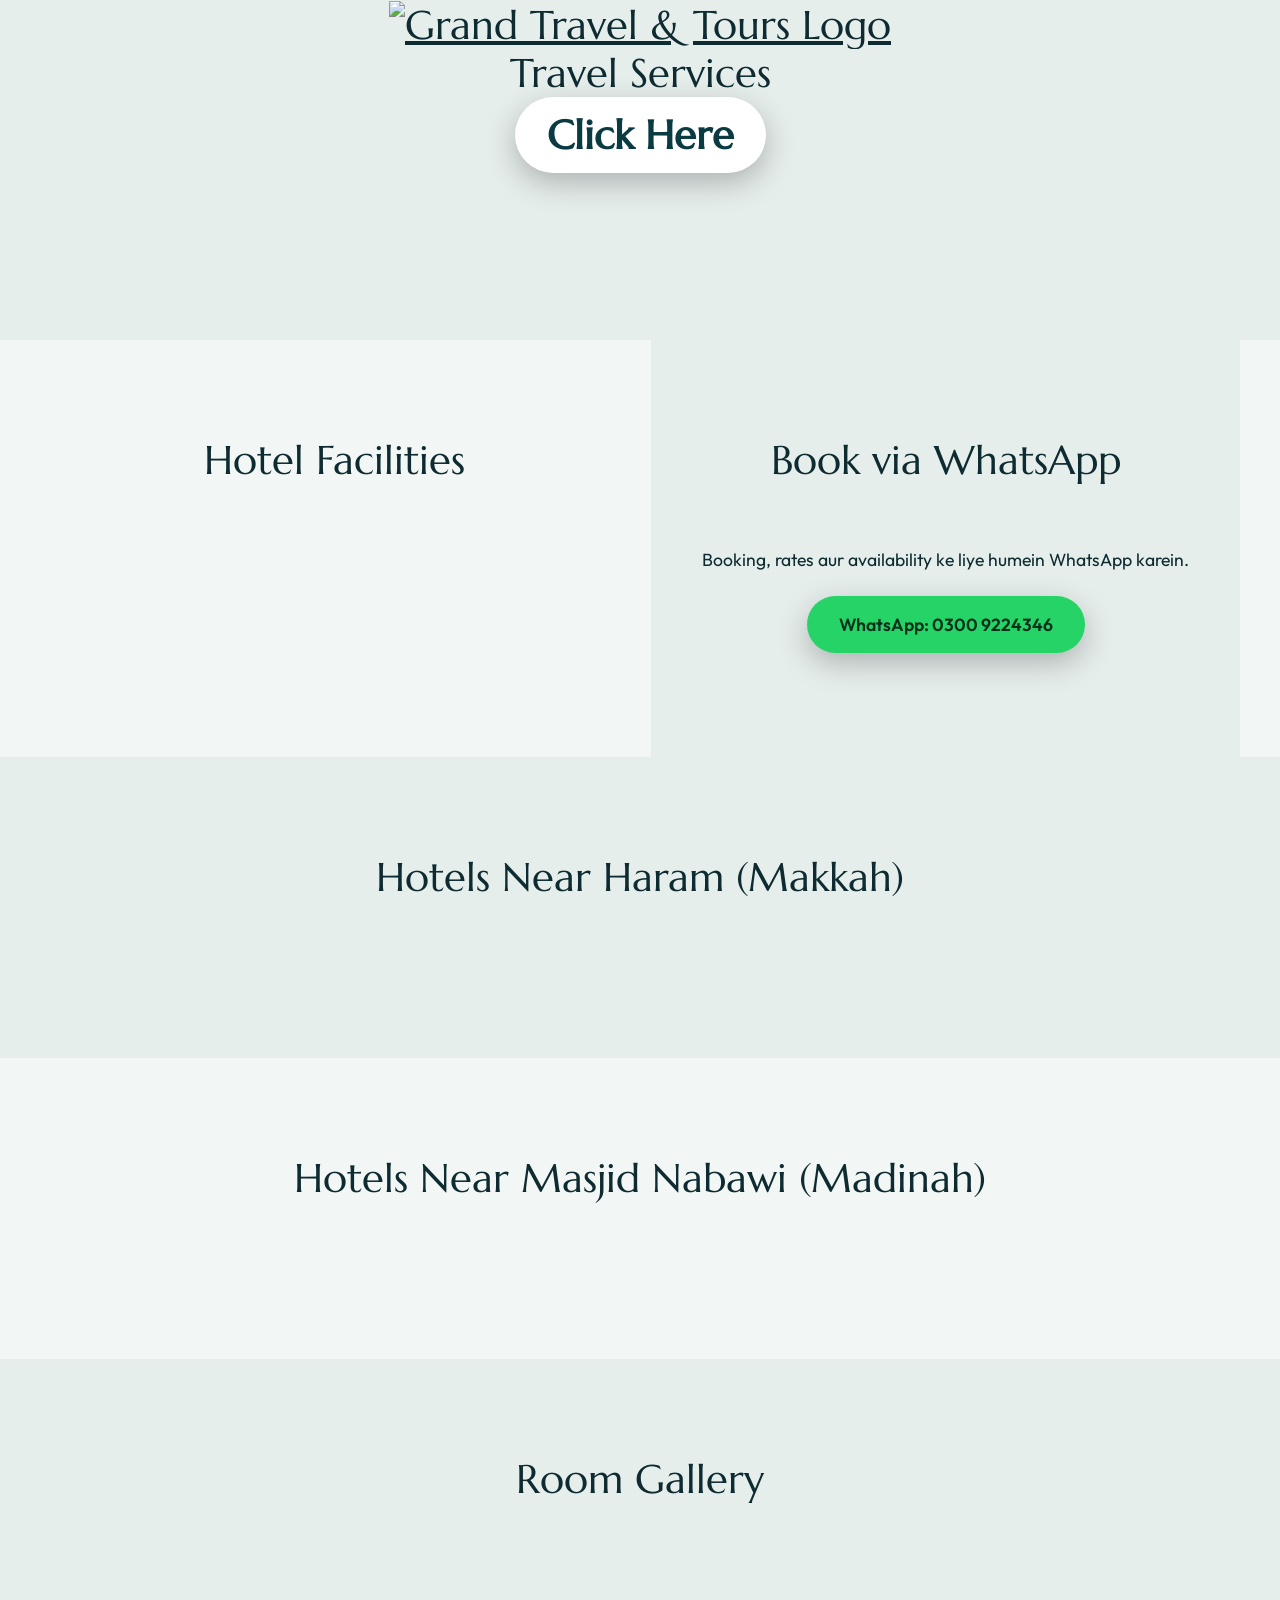
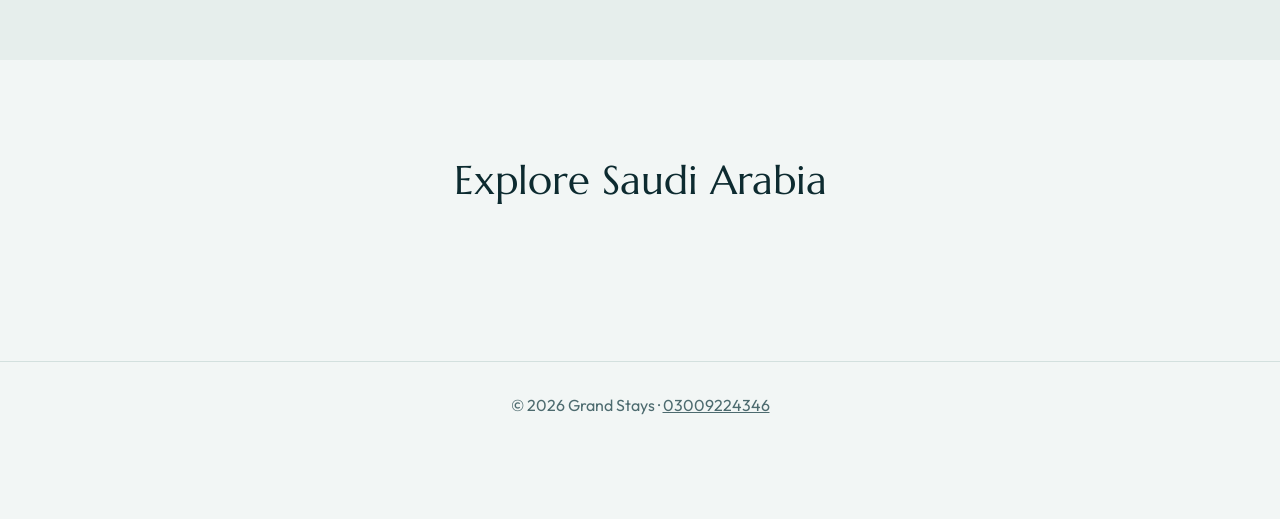
==== commit 0c004368: "Update Contant" ====
--- a/index.html
+++ b/index.html
@@ -22,6 +22,34 @@
 h1,h2,h3,h4{font-family:'Marcellus',Georgia,serif;font-weight:400;line-height:1.2}
 a{color:inherit}
 :focus-visible{outline:3px solid var(--gold);outline-offset:3px}
+
+</style>
+<style>
+  /* ---- CSS Grid (JS ki jagah) ---- */
+.grid{display:grid;gap:22px;grid-template-columns:1fr}
+@media (min-width:600px){.grid-2,.grid-3,.grid-4{grid-template-columns:repeat(2,1fr)}}
+@media (min-width:992px){.grid-3{grid-template-columns:repeat(3,1fr)}.grid-4{grid-template-columns:repeat(4,1fr)}}
+.grid>.card{display:flex;flex-direction:column;align-self:start}
+
+/* Banner / tile gradients (pehle inline JS style the) */
+.g-a{background:linear-gradient(135deg,#0B1F3A,#1565C0)}
+.g-b{background:linear-gradient(135deg,#1565C0,#42A5F5)}
+.g-c{background:linear-gradient(135deg,#0B1F3A,#42A5F5)}
+.g-d{background:linear-gradient(135deg,#1565C0,#0B1F3A)}
+.g-e{background:linear-gradient(135deg,#42A5F5,#0B1F3A)}
+
+/* View Rooms: JS toggle ki jagah <details> */
+details.rooms summary{list-style:none;cursor:pointer}
+details.rooms summary::-webkit-details-marker{display:none}
+details.rooms[open] summary{font-size:0}
+details.rooms[open] summary::after{content:"Hide Rooms";font-size:1rem}
+
+/* Scroll reveal ki jagah simple CSS fade-in */
+@keyframes fadeUp{from{opacity:0;transform:translateY(24px)}to{opacity:1;transform:none}}
+.card{animation:fadeUp .6s ease both}
+.grid>.card:nth-child(4n+2){animation-delay:.11s}
+.grid>.card:nth-child(4n+3){animation-delay:.22s}
+.grid>.card:nth-child(4n+4){animation-delay:.33s}
 
 </style>
 </head>
@@ -62,12 +90,62 @@
 <a class="btn" href="#hotels">Explore Hotels</a>
 </div>
 
-<section id="hotels"><h2>Our Hotels</h2><div class="grid row-3" id="hotelGrid"></div></section>
-<section id="haram" class="alt"><h2>Hotels Near Haram (Makkah)</h2><div class="grid row-2" id="haramGrid"></div></section>
-<section id="nabawi"><h2>Hotels Near Masjid Nabawi (Madinah)</h2><div class="grid row-2" id="nabawiGrid"></div></section>
-<section id="gallery" class="alt"><h2>Room Gallery</h2><div class="grid row-4" id="galleryGrid"></div></section>
-<section id="explore"><h2>Explore Saudi Arabia</h2>
-  <div class="grid row-4" id="exploreGrid"></div>
+<section id="hotels"><h2>Our Hotels</h2><div class="grid row-3" id="hotelGrid"></div>
+<!-- ===== HOTELS ===== -->
+<div class="grid grid-3" id="hotelGrid">
+  <div class="card">
+    <div class="banner g-a"><i>🌴</i></div>
+    <div class="body">
+      <h3>Maysan Al Taqwa (Madina)</h3>
+      <div class="meta">SAR 305 to 370 (19 November 2026)</div>
+      <p>Offers family rooms with air-conditioning, balconies, private bathrooms, and modern amenities including TV, electric kettle</p>
+      <div class="tags"><span>Lunch or Dinner: SAR 45</span><span>Breakfast: SAR 35</span></div>
+      <details class="rooms">
+        <summary class="toggle">View Rooms</summary>
+        <div class="room">
+          <!-- <h4>Meal Plan</h4><p> </p> -->
+          <div class="acts"><a class="yt" href="https://www.youtube.com/shorts/ZzS73YxwhLY" target="_blank" rel="noopener">▶ Room Video</a><a class="wa" href="https://wa.me/923009224346?text=Assalam%20o%20Alaikum%2C%20Maysan%20Al%20Taqwa%20(Deluxe%20Room)%20ki%20booking%20ke%20baray%20me%20maloomat%20chahiye." target="_blank" rel="noopener">WhatsApp</a></div>
+        </div>
+    
+      </details>
+    </div>
+  </div>
+  <div class="card">
+    <div class="banner g-b"><i>🌙</i></div>
+    <div class="body">
+      <h3>Maysan Rotana Al Mysk (Madina)</h3>
+      <div class="meta">SAR 335 to 420  (19 November 2026)</div>
+      <p>Comfortable Accommodations: Maysan Rotana El Mysk Fully Renovated in Al Madinah offers rooms with air-conditioning, balconies, private bathrooms</p>
+      <div class="tags"><span>Breakfast: SAR 40</span> <span>Lunch or Dinner: SAR 50</span> </div>
+      <details class="rooms">
+        <summary class="toggle">View Rooms</summary>
+        <div class="room">
+          <!-- <h4>Superior Room</h4><p>Aaramdeh room, family ke liye munasib.</p> -->
+          <div class="acts"><a class="yt" href="https://www.youtube.com/results?search_query=Swissotel+Al+Maqam+Makkah+room" target="_blank" rel="noopener">▶ Room Video</a><a class="wa" href="https://wa.me/923009224346?text=Assalam%20o%20Alaikum%2C%20Maysan%20Rotana%20Elmysk%20(Superior%20Room)%20ki%20booking%20ke%20baray%20me%20maloomat%20chahiye." target="_blank" rel="noopener">WhatsApp</a></div>
+        </div>
+      
+      </details>
+    </div>
+  </div>
+  <div class="card">
+    <div class="banner g-c"><i>🕌</i></div>
+    <div class="body">
+      <h3>Maysan Rehab Elmysk (Madinah)</h3>
+      <div class="meta"> SAR 335 to 445   (19 November 2026)</div>
+      <p>Provides rooms with air conditioning and a private bathroom in Al Madinah. The rooms in the hotel are fitted with a flat-screen </p>
+      <div class="tags"><span>Breakfast: SAR 40</span><span>Lunch or Dinner: SAR 50</span></div>
+      <details class="rooms">
+        <summary class="toggle">View Rooms</summary>
+        <div class="room">
+          <h4>Classic Room</h4><p>Saaf suthra aur sukoon wala room.</p>
+          <div class="acts"><a class="yt" href="https://www.youtube.com/shorts/a4bO3yeN-x8" target="_blank" rel="noopener">▶ Room Video</a><a class="wa" href="https://wa.me/923009224346?text=Assalam%20o%20Alaikum%2C%20Pullman%20ZamZam%20Madina%20(Classic%20Room)%20ki%20booking%20ke%20baray%20me%20maloomat%20chahiye." target="_blank" rel="noopener">WhatsApp</a></div>
+        </div>
+      
+      </details>
+    </div>
+  </div>
+  
+
 </section>
 
 <section id="services" class="alt"><h2>
@@ -77,93 +155,31 @@
     
   </div>
   Travel Services
-  
+  <div class="grid-item"><a class="btn" href="https://grandtravel.space/" target="_blank" rel="noopener">Click Here</a></div>
+  </div>
 </h2>
 
-<div class="grid row-2" id="servicesGrid">
 
-</div>
 
-  <div class="grid row-4" id="servicesGrid">
-   
-</div>
+</section>
+<div class="grid grid-2" id="hotelGrid">
+  <section id="facilities"><h2>Hotel Facilities</h2><div class="grid row-3" id="facGrid"></div></section>
+  <section id="contact" class="alt contact"><h2>Book via WhatsApp</h2>
+  <div class="grid row-9" style="align-items:center">
+  <p class="grid-item">Booking, rates aur availability ke liye humein WhatsApp karein.</p>
+  <div class="grid-item"><a class="btn" href="https://wa.me/923009224346" target="_blank" rel="noopener">WhatsApp: 0300 9224346</a></div>
+  </div>
 
 </section>
 
-<section id="facilities"><h2>Hotel Facilities</h2><div class="grid row-3" id="facGrid"></div></section>
-<section id="contact" class="alt contact"><h2>Book via WhatsApp</h2>
-<div class="grid row-9" style="align-items:center">
-<p class="grid-item">Booking, rates aur availability ke liye humein WhatsApp karein.</p>
-<div class="grid-item"><a class="btn" href="https://wa.me/923009224346" target="_blank" rel="noopener">WhatsApp: 0300 9224346</a></div>
-</div></section>
-<footer>© 2026 Saudi Stays · <a href="https://wa.me/923009224346" target="_blank" rel="noopener">03009224346</a></footer>
+
+</div>
+<section id="haram" class="alt"><h2>Hotels Near Haram (Makkah)</h2><div class="grid row-2" id="haramGrid"></div></section>
+<section id="nabawi"><h2>Hotels Near Masjid Nabawi (Madinah)</h2><div class="grid row-2" id="nabawiGrid"></div></section>
+<section id="gallery" class="alt"><h2>Room Gallery</h2><div class="grid row-4" id="galleryGrid"></div></section>
+<section id="explore"><h2>Explore Saudi Arabia</h2>
+  <div class="grid row-4" id="exploreGrid"></div>
+</section>
+
+<footer>© 2026 Grand Stays · <a href="https://wa.me/923009224346" target="_blank" rel="noopener">03009224346</a></footer>
 <a class="fab" href="https://wa.me/923009224346?text=Assalam%20o%20Alaikum%2C%20hotel%20booking%20ke%20baray%20me%20maloomat%20chahiye." target="_blank" rel="noopener" aria-label="WhatsApp">&#9990;</a>
-
-<script>
-// ---- Edit this list: add hotels/rooms and paste 🕋 your real YouTube links in "video" ----
-var HOTELS=[
-{name:"Maysan Al Taqwa",city:"EXCLUSIVE MADINA HOTEL",stars:5,icon:"🌴",c:"#0B1F3A,#1565C0",desc:"Maysan AL Taqwa in Al Madinah offers family rooms with air-conditioning, balconies, private bathrooms, and modern amenities including TV, electric kettle",tags:["Haram View","Restaurants","Lift Access"],rooms:[
- {n:"Deluxe Room",d:"Comfortable room, city ya Kaaba view options.",video:"https://www.youtube.com/shorts/yWJBESCkUsc"},
- {n:"Kaaba View Suite",d:"Spacious suite, living area ke sath.",video:"https://www.youtube.com/results?search_query=Fairmont+Makkah+Clock+Royal+Tower+suite"}]},
-{name:"Swissôtel Al Maqam Makkah",city:"Makkah",stars:5,icon:"🌙",c:"#1565C0,#42A5F5",desc:"Abraj Al Bait complex me modern 5-star hotel.",tags:["Near Haram","Family Rooms","Dining"],rooms:[
- {n:"Superior Room",d:"Aaramdeh room, family ke liye munasib.",video:"https://www.youtube.com/results?search_query=Swissotel+Al+Maqam+Makkah+room"},
- {n:"Executive Suite",d:"Bara suite, extra seating space.",video:"https://www.youtube.com/results?search_query=Swissotel+Al+Maqam+Makkah+suite"}]},
-{name:"Pullman ZamZam Madina",city:"Madinah",stars:5,icon:"🕌",c:"#0B1F3A,#42A5F5",desc:"Masjid an-Nabawi ke qareeb, ziyarat ke liye behtareen location.",tags:["Near Masjid Nabawi","Buffet","Lift Access"],rooms:[
- {n:"Classic Room",d:"Saaf suthra aur sukoon wala room.",video:"https://www.youtube.com/results?search_query=Pullman+ZamZam+Madina+room"},
- {n:"Family Suite",d:"Bare groups ke liye connecting rooms.",video:"https://www.youtube.com/results?search_query=Pullman+ZamZam+Madina+suite"}]},
-{name:"Madinah Hilton",city:"Madinah",stars:5,icon:"🌴",c:"#1565C0,#0B1F3A",desc:"Haram area me Hilton ki mashhoor service aur comfort.",tags:["Haram Area","Restaurants","Wi‑Fi"],rooms:[
- {n:"King Room",d:"Bara bed, modern facilities.",video:"https://www.youtube.com/results?search_query=Madinah+Hilton+room"},
- {n:"Twin Room",d:"Do beds, dosto ya family ke liye.",video:"https://www.youtube.com/results?search_query=Madinah+Hilton+twin+room"}]},
-{name:"The Ritz-Carlton Jeddah",city:"Jeddah",stars:5,icon:"🌊",c:"#42A5F5,#0B1F3A",desc:"Red Sea ke kinare luxury resort style hotel.",tags:["Sea View","Pool","Spa"],rooms:[
- {n:"Deluxe Sea View",d:"Samandar ka khoobsurat nazara.",video:"https://www.youtube.com/results?search_query=Ritz+Carlton+Jeddah+room"},
- {n:"Premier Suite",d:"Luxury suite, private lounge.",video:"https://www.youtube.com/results?search_query=Ritz+Carlton+Jeddah+suite"}]},
-{name:"Four Seasons Riyadh at Kingdom Centre",city:"Riyadh",stars:5,icon:"🏙️",c:"#0B1F3A,#1565C0",desc:"Riyadh ke dil me Kingdom Centre tower ke andar.",tags:["City View","Shopping","Business"],rooms:[
- {n:"Deluxe City Room",d:"Shehar ke views wala modern room.",video:"https://www.youtube.com/results?search_query=Four+Seasons+Riyadh+Kingdom+Centre+room"},
- {n:"Executive Suite",d:"Business travellers ke liye suite.",video:"https://www.youtube.com/results?search_query=Four+Seasons+Riyadh+suite"}]}
-];
-var WA="923009224346";
-function wa(t){return "https://wa.me/"+WA+"?text="+encodeURIComponent(t)}
-function add(id,html,cls,i,n){var c=document.getElementById(id),e=document.createElement("div");e.className="card "+cls;e.style.transitionDelay=(i%n)*110+"ms";e.innerHTML=html;c.appendChild(e);return e}
-function fill(id,items){items.forEach(function(x,i){add(id,x,"mini",i,4)})}
-
-HOTELS.forEach(function(h,i){
- var rooms=h.rooms.map(function(r){
-  var msg="Assalam o Alaikum, "+h.name+" ("+r.n+") ki booking ke baray me maloomat chahiye.";
-  return '<div class="room"><h4>'+r.n+'</h4><p>'+r.d+'</p><div class="acts"><a class="yt" href="'+r.video+'" target="_blank" rel="noopener">▶ Room Video</a><a class="wa" href="'+wa(msg)+'" target="_blank" rel="noopener">WhatsApp</a></div></div>'}).join("");
- var el=add("hotelGrid",'<div class="banner" style="background:linear-gradient(135deg,'+h.c+')"><i>'+h.icon+'</i></div><div class="body"><h3>'+h.name+'</h3><div class="meta">'+h.city+' · '+"★".repeat(h.stars)+'</div><p>'+h.desc+'</p><div class="tags">'+h.tags.map(function(t){return '<span>'+t+'</span>'}).join("")+'</div><button class="toggle" aria-expanded="false">View Rooms</button><div class="rooms"><div>'+rooms+'</div></div></div>',"",i,3);
- var b=el.querySelector(".toggle");
- b.onclick=function(){var o=el.classList.toggle("open");b.firstChild.nodeValue=o?"Hide Rooms":"View Rooms";b.setAttribute("aria-expanded",o)};
-});
-
-var NEAR=[
-{h:"Fairmont Makkah Clock Royal Tower",b:"Haram ke bilkul saath",hot:1,t:"Abraj Al Bait complex – Masjid al-Haram tak chand minute ka paidal rasta. Family rooms, restaurants, lift access."},
-{h:"Swissôtel Al Maqam Makkah",b:"Haram ke bilkul saath",hot:1,t:"Abraj Al Bait complex me, Haram tak asaan paidal access. Family rooms aur dining."}];
-var NAB=[
-{h:"Pullman ZamZam Madina",t:"Masjid an-Nabawi ke qareeb, walking distance. Family suites, buffet aur lift access."},
-{h:"Madinah Hilton",t:"Haram area me, paidal ziyarat ke liye munasib. King/Twin rooms, restaurants, Wi‑Fi."}];
-fill("haramGrid",NEAR.map(function(n){return '<div class="body"><span class="badge hot">High Priority</span><span class="badge">'+n.b+'</span><h3>'+n.h+'</h3><p>'+n.t+'</p></div>'}));
-fill("nabawiGrid",NAB.map(function(n){return '<div class="body"><span class="badge">Walking Distance</span><span class="badge">Family Rooms</span><h3>'+n.h+'</h3><p>'+n.t+'</p><div class="tags"><span>Wi‑Fi</span><span>Restaurant</span><span>Lift</span></div></div>'}));
-var k=0;HOTELS.forEach(function(h){h.rooms.forEach(function(r){add("galleryGrid",'<div class="tile" style="background:linear-gradient(135deg,'+h.c+')">'+h.icon+'</div><div class="body"><h4>'+r.n+'</h4><div class="meta">'+h.name+'</div><div class="acts"><a class="yt" href="'+r.video+'" target="_blank" rel="noopener">▶ Video</a></div></div>',"mini",k++,4)})});
-fill("exploreGrid",[["🕋","Makkah","Umrah aur Hajj ka muqaddas shehar.","makkah.html"],["🕌","Madinah","Masjid an-Nabawi aur ziyarat ki jagahen.","madinah.html"],["🌊","Jeddah","Red Sea corniche, Al-Balad old town.","jeddah.html"],["🏙️","Riyadh","Capital city, Kingdom Centre aur shopping.","riyadh.html"]].map(function(x){return '<a href="'+x[3]+'" style="text-decoration:none;display:block"><div class="body"><span class="ic">'+x[0]+'</span><h3>'+x[1]+'</h3><p>'+x[2]+'</p><p class="meta">Hotels dekhein →</p></div></a>'}));
-fill("servicesGrid",[["✈️","Airport Pickup"],["🚌","Local Transport"],["👨‍👩‍👧‍👦","Family Tours"],["🕋","Umrah Travel Assistance"]].map(function(x){return '<div class="body"><span class="ic">'+x[0]+'</span><h3>'+x[1]+'</h3></div>'}));
-fill("facGrid",[["🏊","Swimming Pool"],["🍳","Breakfast"],["📶","Wi‑Fi"],["🅿️","Parking"],["🍽️","Restaurant"],["👪","Family Facilities"]].map(function(x){return '<div class="body"><span class="ic">'+x[0]+'</span><h3>'+x[1]+'</h3></div>'}));
-
-
-// Hero: letter-by-letter title + stars
-var t=document.getElementById("title");t.setAttribute("aria-label",t.textContent);
-t.innerHTML=t.textContent.split("").map(function(c,i){return '<span aria-hidden="true" style="animation-delay:'+(i*45)+'ms">'+(c===" "?"&nbsp;":c)+'</span>'}).join("");
-var hero=document.getElementById("hero");
-for(var s=0;s<26;s++){var d=document.createElement("i");d.className="star";d.style.cssText="left:"+Math.random()*100+"%;top:"+Math.random()*80+"%;animation-delay:"+(Math.random()*4)+"s;transform-origin:center";hero.appendChild(d)}
-
-// Scroll reveal
-var io=new IntersectionObserver(function(es){es.forEach(function(e){if(e.isIntersecting){e.target.classList.add("show","in");io.unobserve(e.target)}})},{threshold:.12});
-document.querySelectorAll(".card,section").forEach(function(n){io.observe(n)});
-
-// Theme toggle
-var root=document.documentElement,tb=document.getElementById("theme");
-function sync(){tb.firstChild.textContent=root.getAttribute("data-theme")==="dark"?"☀️":"🌙"}
-tb.onclick=function(){var n=root.getAttribute("data-theme")==="dark"?"light":"dark";root.setAttribute("data-theme",n);try{localStorage.setItem("theme",n)}catch(e){}sync()};
-sync();
-</script>
-</body>
-</html>
